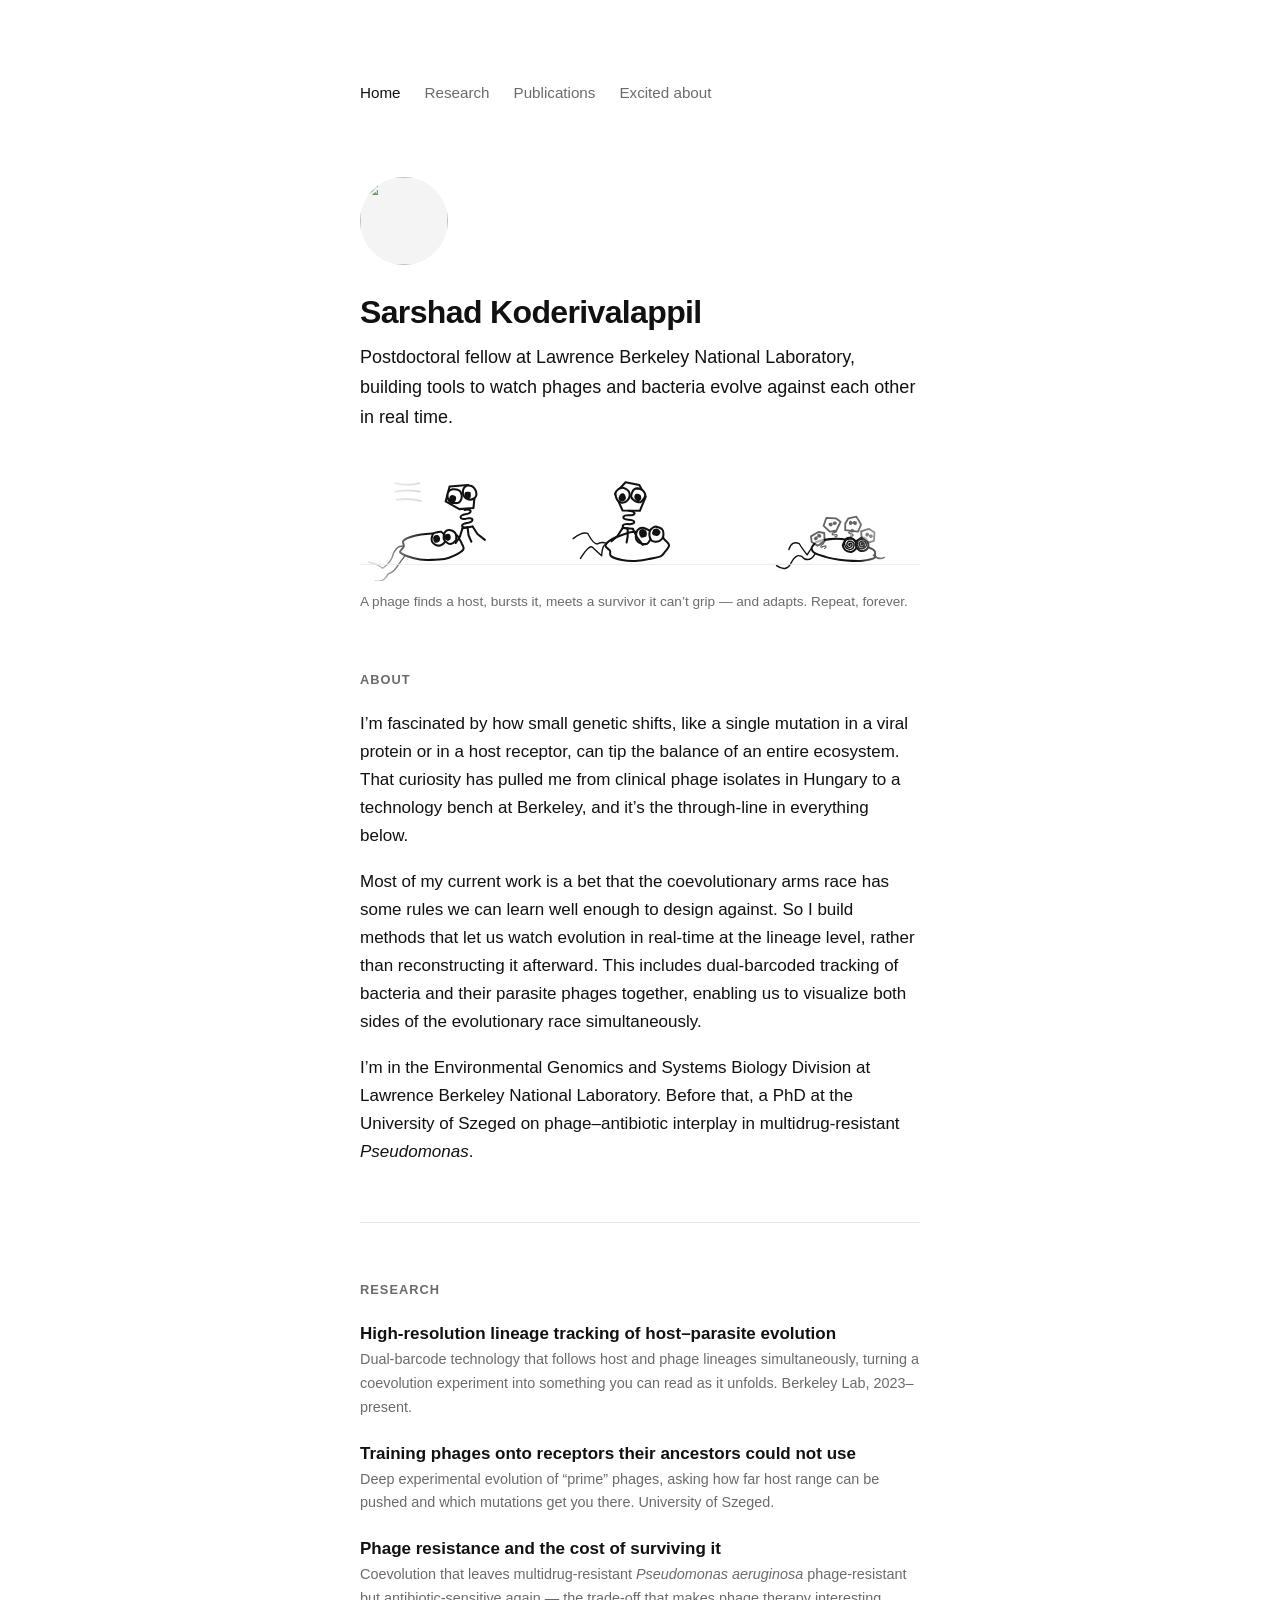
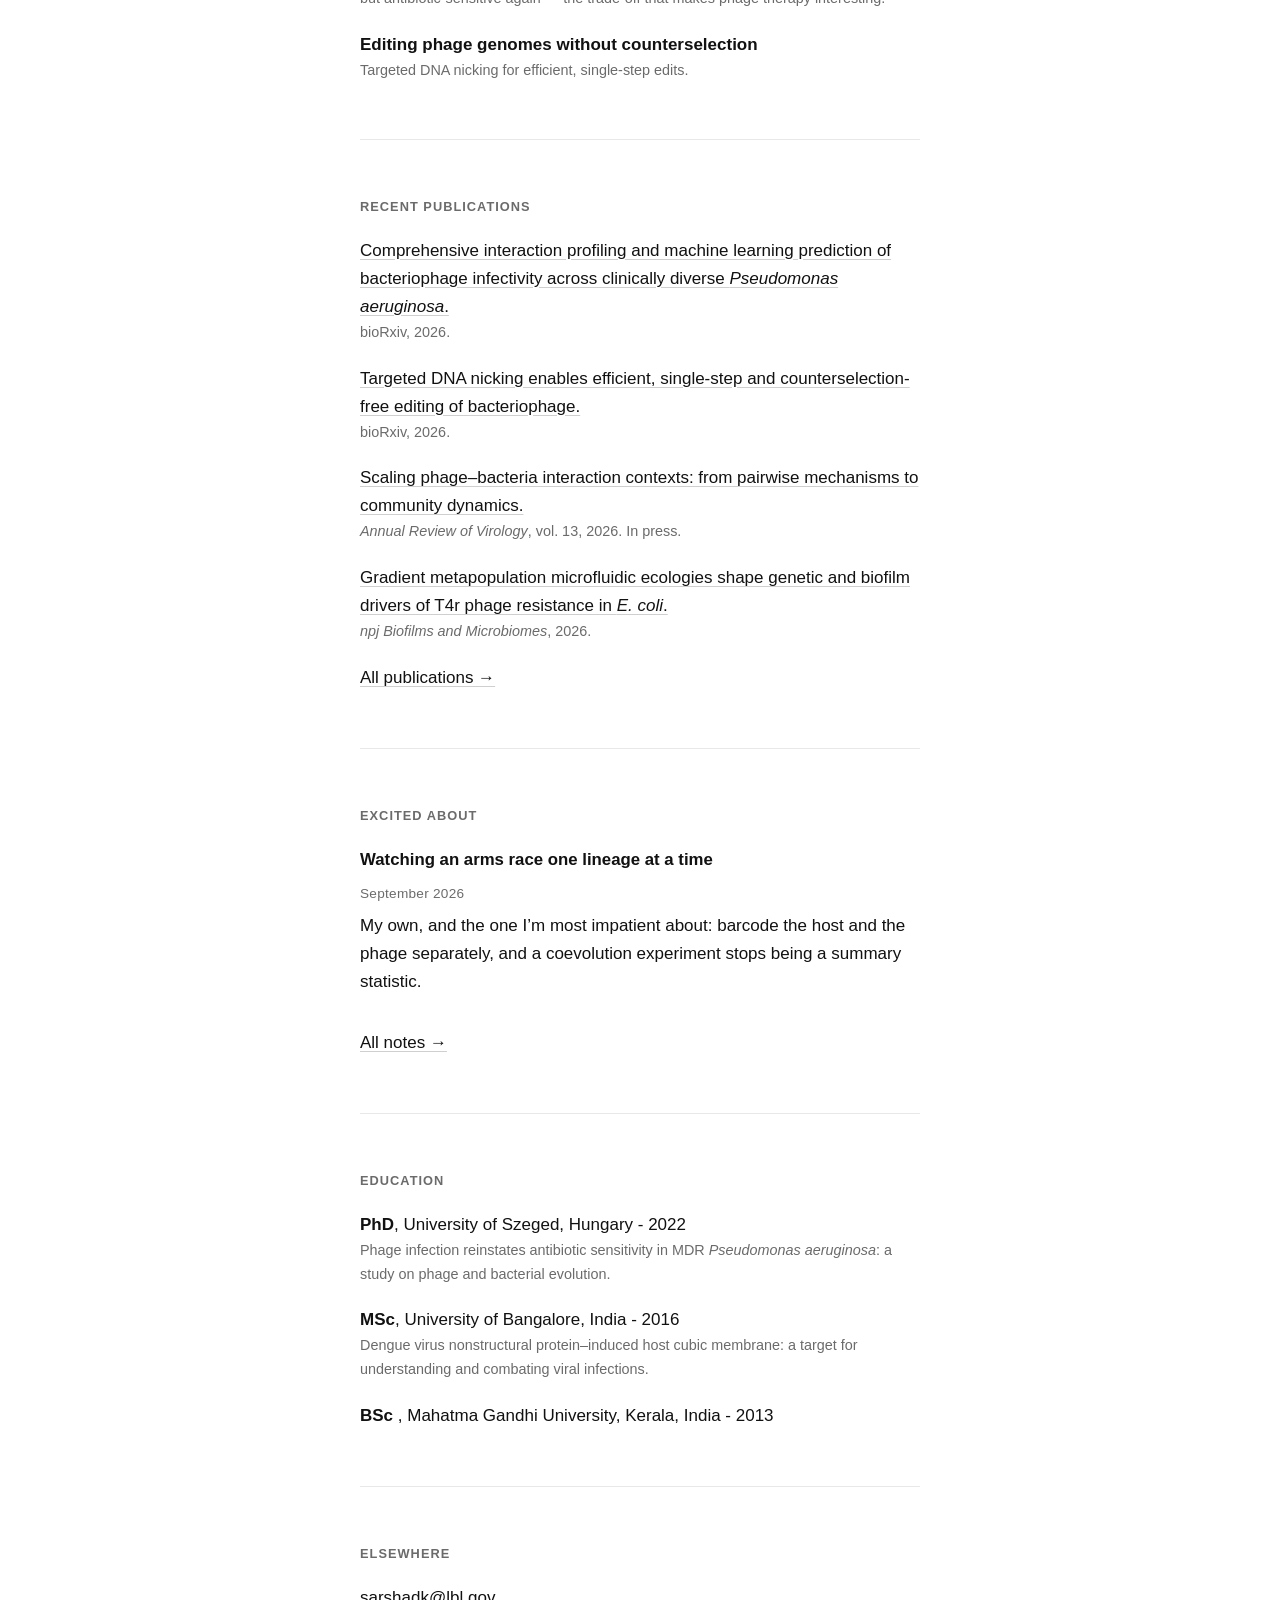
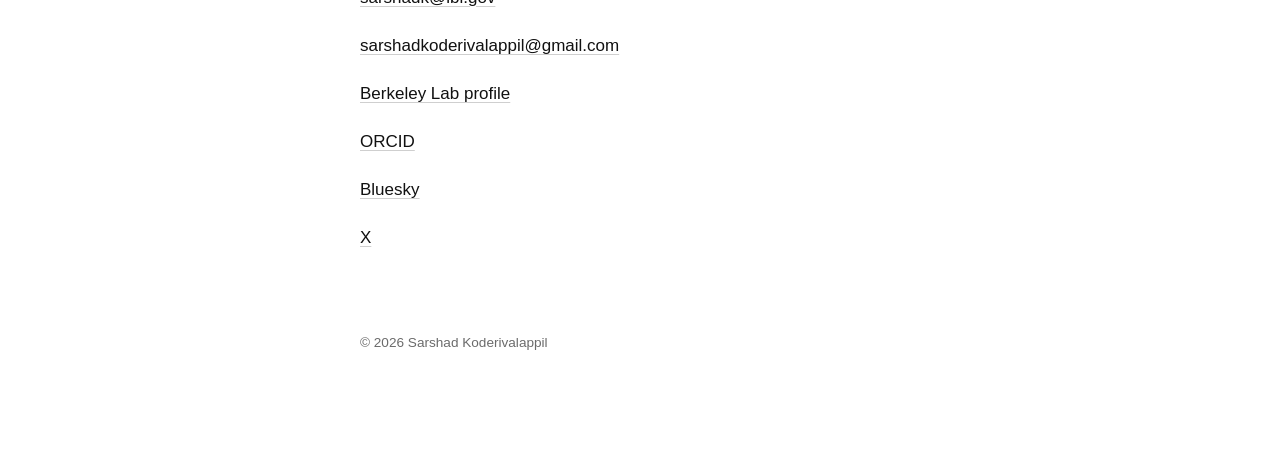
==== index.html @ 1b383734 "Initial commit: personal academic website Static site with About, Research, Publications, Excited ab" ====
<!DOCTYPE html>
<html lang="en">
<head>
<meta charset="utf-8">
<meta name="viewport" content="width=device-width, initial-scale=1">
<title>Sarshad Koderivalappil</title>
<meta name="description" content="Postdoctoral fellow at Lawrence Berkeley National Laboratory, building tools to watch phages and bacteria evolve against each other in real time.">
<link rel="stylesheet" href="style.css">
</head>
<body>
<div class="wrap">

  <nav>
    <a href="index.html" aria-current="page">Home</a>
    <a href="#research">Research</a>
    <a href="publications.html">Publications</a>
    <a href="excited.html">Excited about</a>
  </nav>

  <header>
    <img class="avatar" src="Me.jpeg" alt="">
    <h1>Sarshad Koderivalappil</h1>
    <p class="lede">Postdoctoral fellow at Lawrence Berkeley National Laboratory, building tools to watch phages and bacteria evolve against each other in real time.</p>
  </header>

  <figure class="evo">
    <img src="phage-line.svg" alt="Hand-drawn animated line: a phage bounds up to a bacterium, lands on it and bursts it into new phages; a survivor with a different surface shrugs the next phage off, which reels away dizzy; then a phage whose fibres grip the new surface arrives.">
    <figcaption>A phage finds a host, bursts it, meets a survivor it can’t grip — and adapts. Repeat, forever.</figcaption>
  </figure>

  <section id="about">
    <h2>About</h2>
    <p>I’m fascinated by how small genetic shifts, like a single mutation in a viral protein or in a host receptor, can tip the balance of an entire ecosystem. That curiosity has pulled me from clinical phage isolates in Hungary to a technology bench at Berkeley, and it’s the through-line in everything below.</p>
    <p>Most of my current work is a bet that the coevolutionary arms race has some rules we can learn well enough to design against. So I build methods that let us watch evolution in real-time at the lineage level, rather than reconstructing it afterward. This includes dual-barcoded tracking of bacteria and their parasite phages together, enabling us to visualize both sides of the evolutionary race simultaneously.</p>
    <p>I’m in the Environmental Genomics and Systems Biology Division at Lawrence Berkeley National Laboratory. Before that, a PhD at the University of Szeged on phage–antibiotic interplay in multidrug-resistant <em>Pseudomonas</em>.</p>
  </section>

  <hr>

  <section id="research">
    <h2>Research</h2>
    <ul>
      <li>
        <strong>High-resolution lineage tracking of host–parasite evolution</strong>
        <span class="meta">Dual-barcode technology that follows host and phage lineages simultaneously, turning a coevolution experiment into something you can read as it unfolds. Berkeley Lab, 2023–present.</span>
      </li>
      <li>
        <strong>Training phages onto receptors their ancestors could not use</strong>
        <span class="meta">Deep experimental evolution of “prime” phages, asking how far host range can be pushed and which mutations get you there. University of Szeged.</span>
      </li>
      <li>
        <strong>Phage resistance and the cost of surviving it</strong>
        <span class="meta">Coevolution that leaves multidrug-resistant <em>Pseudomonas aeruginosa</em> phage-resistant but antibiotic-sensitive again — the trade-off that makes phage therapy interesting.</span>
      </li>
      <li>
        <strong>Editing phage genomes without counterselection</strong>
        <span class="meta">Targeted DNA nicking for efficient, single-step edits.</span>
      </li>
    </ul>
  </section>

  <hr>

  <section id="publications">
    <h2>Recent publications</h2>
    <ul>
      <li>
        <a href="https://doi.org/10.64898/2026.05.19.726084">Comprehensive interaction profiling and machine learning prediction of bacteriophage infectivity across clinically diverse <em>Pseudomonas aeruginosa</em>.</a>
        <span class="meta">bioRxiv, 2026.</span>
      </li>
      <li>
        <a href="https://www.biorxiv.org/content/10.64898/2026.06.25.734514v1">Targeted DNA nicking enables efficient, single-step and counterselection-free editing of bacteriophage.</a>
        <span class="meta">bioRxiv, 2026.</span>
      </li>
      <li>
        <a href="#">Scaling phage–bacteria interaction contexts: from pairwise mechanisms to community dynamics.</a>
        <span class="meta"><em>Annual Review of Virology</em>, vol. 13, 2026. In press.</span>
      </li>
      <li>
        <a href="https://www.nature.com/articles/s41522-026-00959-z">Gradient metapopulation microfluidic ecologies shape genetic and biofilm drivers of T4r phage resistance in <em>E. coli</em>.</a>
        <span class="meta"><em>npj Biofilms and Microbiomes</em>, 2026.</span>
      </li>
    </ul>

    <p><a href="publications.html">All publications →</a></p>
  </section>

  <hr>

  <!-- Keep the newest note here; the full list lives on excited.html -->
  <section id="excited">
    <h2>Excited about</h2>

    <div class="note">
      <a href="notes/lineage-tracking.html">
        <h3>Watching an arms race one lineage at a time</h3>
      </a>
      <span class="date">September 2026</span>
      <p class="why">My own, and the one I’m most impatient about: barcode the host and the phage separately, and a coevolution experiment stops being a summary statistic.</p>
    </div>

    <p><a href="excited.html">All notes →</a></p>
  </section>

  <hr>

  <section id="education">
    <h2>Education</h2>
    <ul>
      <li>
        <strong>PhD</strong>, University of Szeged, Hungary - 2022
        <span class="meta">Phage infection reinstates antibiotic sensitivity in MDR <em>Pseudomonas aeruginosa</em>: a study on phage and bacterial evolution.</span>
      </li>
      <li>
        <strong>MSc</strong>, University of Bangalore, India - 2016
        <span class="meta">Dengue virus nonstructural protein–induced host cubic membrane: a target for understanding and combating viral infections.</span>
      </li>
      <li>
        <strong>BSc</strong> </strong>, Mahatma Gandhi University, Kerala, India - 2013
      </li>
    </ul>
  </section>

  <hr>

  <section id="elsewhere">
    <h2>Elsewhere</h2>
    <ul>
      <li><a href="mailto:sarshadk@lbl.gov">sarshadk@lbl.gov</a></li>
      <li><a href="mailto:sarshadkoderivalappil@gmail.com">sarshadkoderivalappil@gmail.com</a></li>
      <li><a href="https://profiles.lbl.gov/395632-sarshad-koderi-valappil">Berkeley Lab profile</a></li>
      <li><a href="https://orcid.org/0000-0002-1627-1572">ORCID</a></li>
      <li><a href="https://bsky.app/profile/sarshad.bsky.social">Bluesky</a></li>
      <li><a href="https://x.com/Sarshad_KV">X</a></li>
    </ul>
  </section>

  <footer>© 2026 Sarshad Koderivalappil</footer>

</div>
</body>
</html>
---- style.css ----
/* ------------------------------------------------------------------
   Shared styles. Every page links to this file, so a change here
   changes the whole site.
   ------------------------------------------------------------------ */

:root{
  --bg:#ffffff;
  --ink:#111111;
  --muted:#6b6b6b;
  --rule:#e8e8e8;
  --measure:38rem;          /* column width */
}

*{box-sizing:border-box}
html{-webkit-text-size-adjust:100%}
body{
  margin:0;
  background:var(--bg);
  color:var(--ink);
  font-family:-apple-system,BlinkMacSystemFont,"Inter","Segoe UI",Helvetica,Arial,sans-serif;
  font-size:17px;
  line-height:1.65;
  -webkit-font-smoothing:antialiased;
}

.wrap{max-width:var(--measure);margin:0 auto;padding:5rem 1.5rem 6rem}

/* ---- nav ---- */
nav{display:flex;gap:1.5rem;margin-bottom:4.5rem;font-size:.95rem;flex-wrap:wrap}
nav a{color:var(--muted);text-decoration:none}
nav a:hover,nav a[aria-current="page"]{color:var(--ink)}

/* ---- header ---- */
.avatar{
  width:88px;height:88px;border-radius:50%;
  object-fit:cover;display:block;margin-bottom:1.75rem;
  background:#f4f4f4;                /* shows until you add photo.jpg */
}
h1{font-size:2rem;line-height:1.2;letter-spacing:-.02em;margin:0 0 .75rem}
.lede{font-size:1.125rem;margin:0 0 1rem}

/* ---- sections ---- */
section{margin-top:3.5rem}
h2{
  font-size:.8rem;font-weight:600;letter-spacing:.08em;text-transform:uppercase;
  color:var(--muted);margin:0 0 1.25rem;
}
h3{font-size:1.05rem;margin:0 0 .3rem;font-weight:600}
p{margin:0 0 1.1rem}
hr{border:0;border-top:1px solid var(--rule);margin:3.5rem 0}

/* ---- lists ---- */
ul{list-style:none;padding:0;margin:0}
li{margin-bottom:1.25rem}
.meta{color:var(--muted);font-size:.9rem;display:block}

/* ---- notes (the "Excited about" entries) ---- */
.note{margin-bottom:2rem}
.note a{text-decoration:none}
.note a:hover h3{text-decoration:underline;text-decoration-color:var(--ink);text-underline-offset:3px}
.note .why{margin:.35rem 0 0;color:var(--ink)}
.date{color:var(--muted);font-size:.85rem;letter-spacing:.02em}

/* ---- article body (individual note pages) ---- */
article p{margin:0 0 1.2rem}
article h2{text-transform:none;letter-spacing:0;font-size:1.05rem;color:var(--ink);margin:2.5rem 0 .75rem}
blockquote{
  margin:1.75rem 0;padding-left:1.25rem;
  border-left:2px solid var(--rule);color:var(--muted);
}
.back{display:inline-block;margin-top:3.5rem;font-size:.9rem}

/* ---- links ---- */
a{color:var(--ink);text-decoration:underline;text-decoration-color:#cfcfcf;text-underline-offset:3px}
a:hover{text-decoration-color:var(--ink)}

footer{margin-top:5rem;color:var(--muted);font-size:.85rem}

@media (max-width:520px){
  .wrap{padding:3rem 1.25rem 4rem}
  nav{margin-bottom:3rem;gap:1.1rem}
  h1{font-size:1.6rem}
}

/* ---- the phage/host line ---- */
.evo{margin:2.75rem 0 0;padding:0}
.evo img{display:block;width:100%;height:auto}
.evo figcaption{color:var(--muted);font-size:.85rem;margin-top:.6rem}

/* ---- figures inside a note ---- */
article figure{margin:2.25rem 0;padding:0}
article figure img{display:block;width:100%;height:auto;border:1px solid var(--rule)}
article figcaption{color:var(--muted);font-size:.85rem;margin-top:.6rem}
/* let a wide diagram breathe past the text column on big screens */
@media (min-width:900px){
  article figure.wide{width:calc(100% + 8rem);margin-left:-4rem}
}

/* a plain image in a note: no frame, no caption */
article img.plain{display:block;width:100%;height:auto;margin:2rem 0}
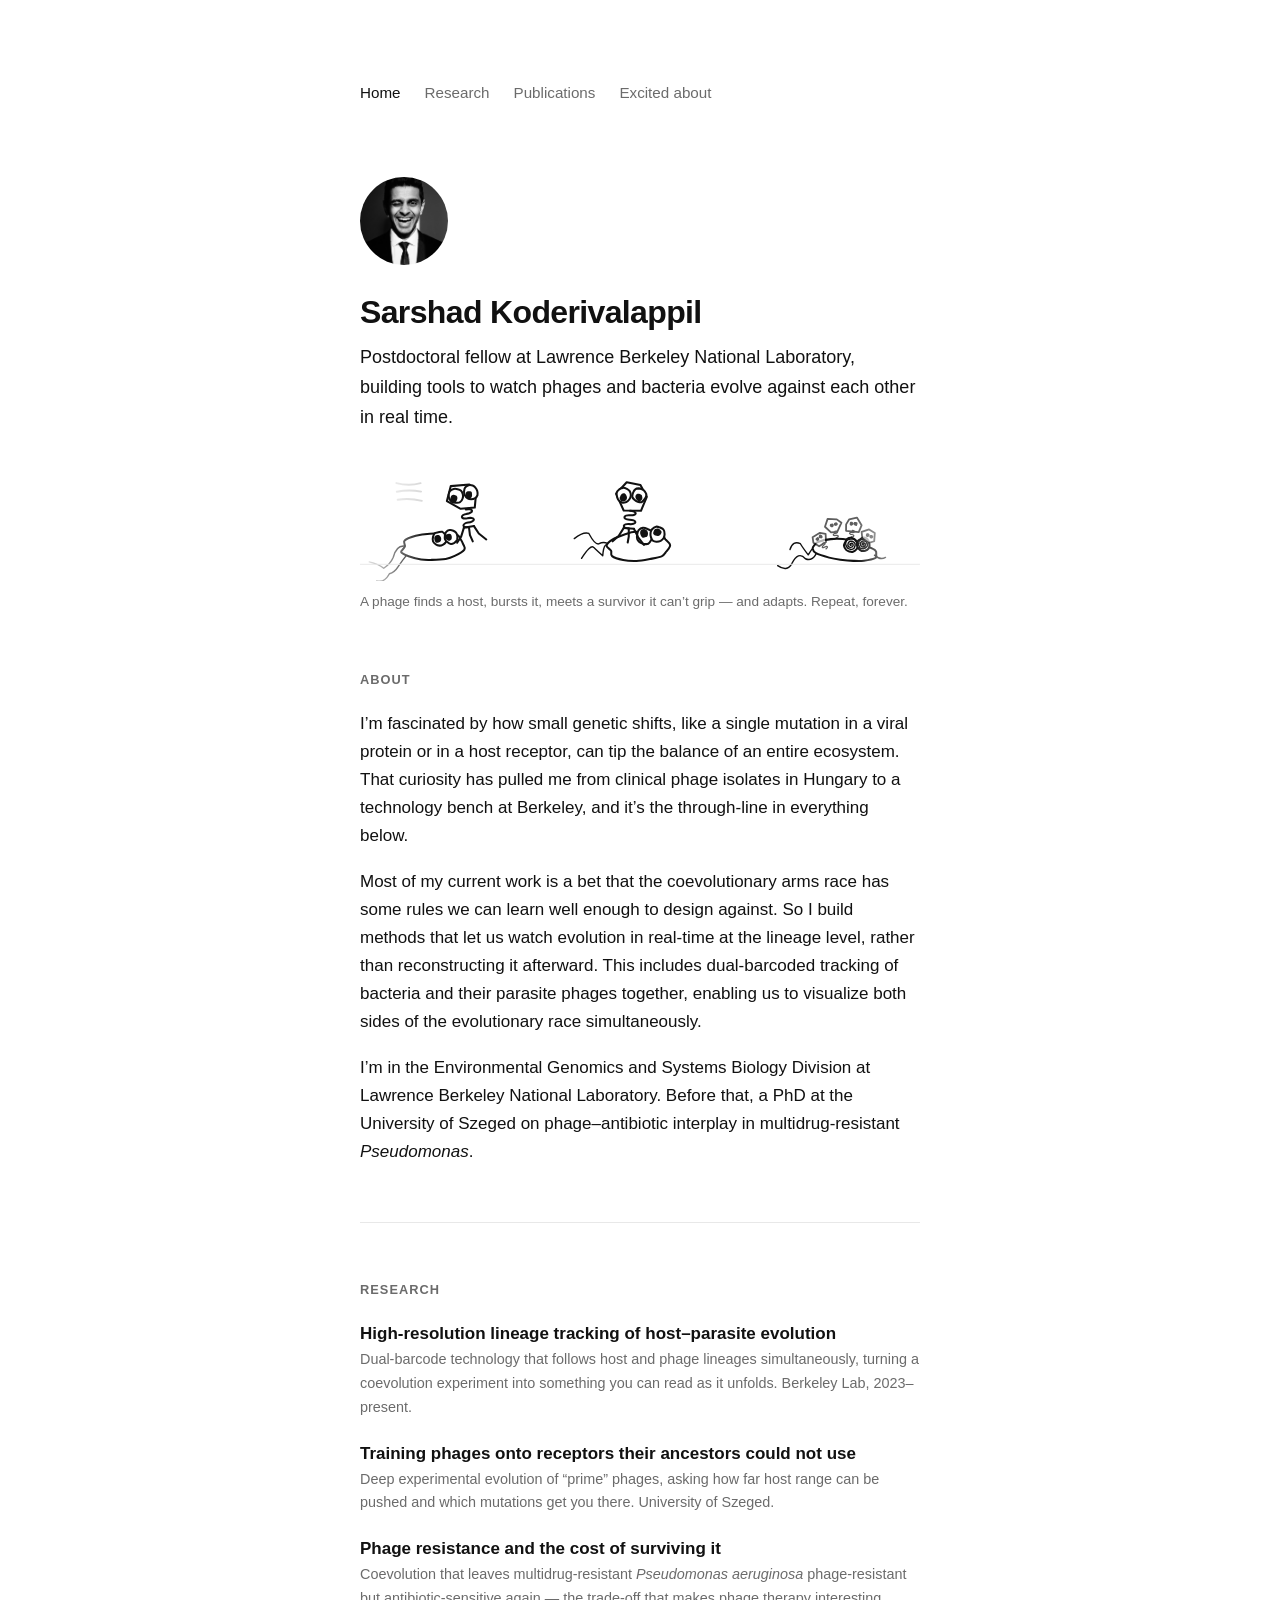
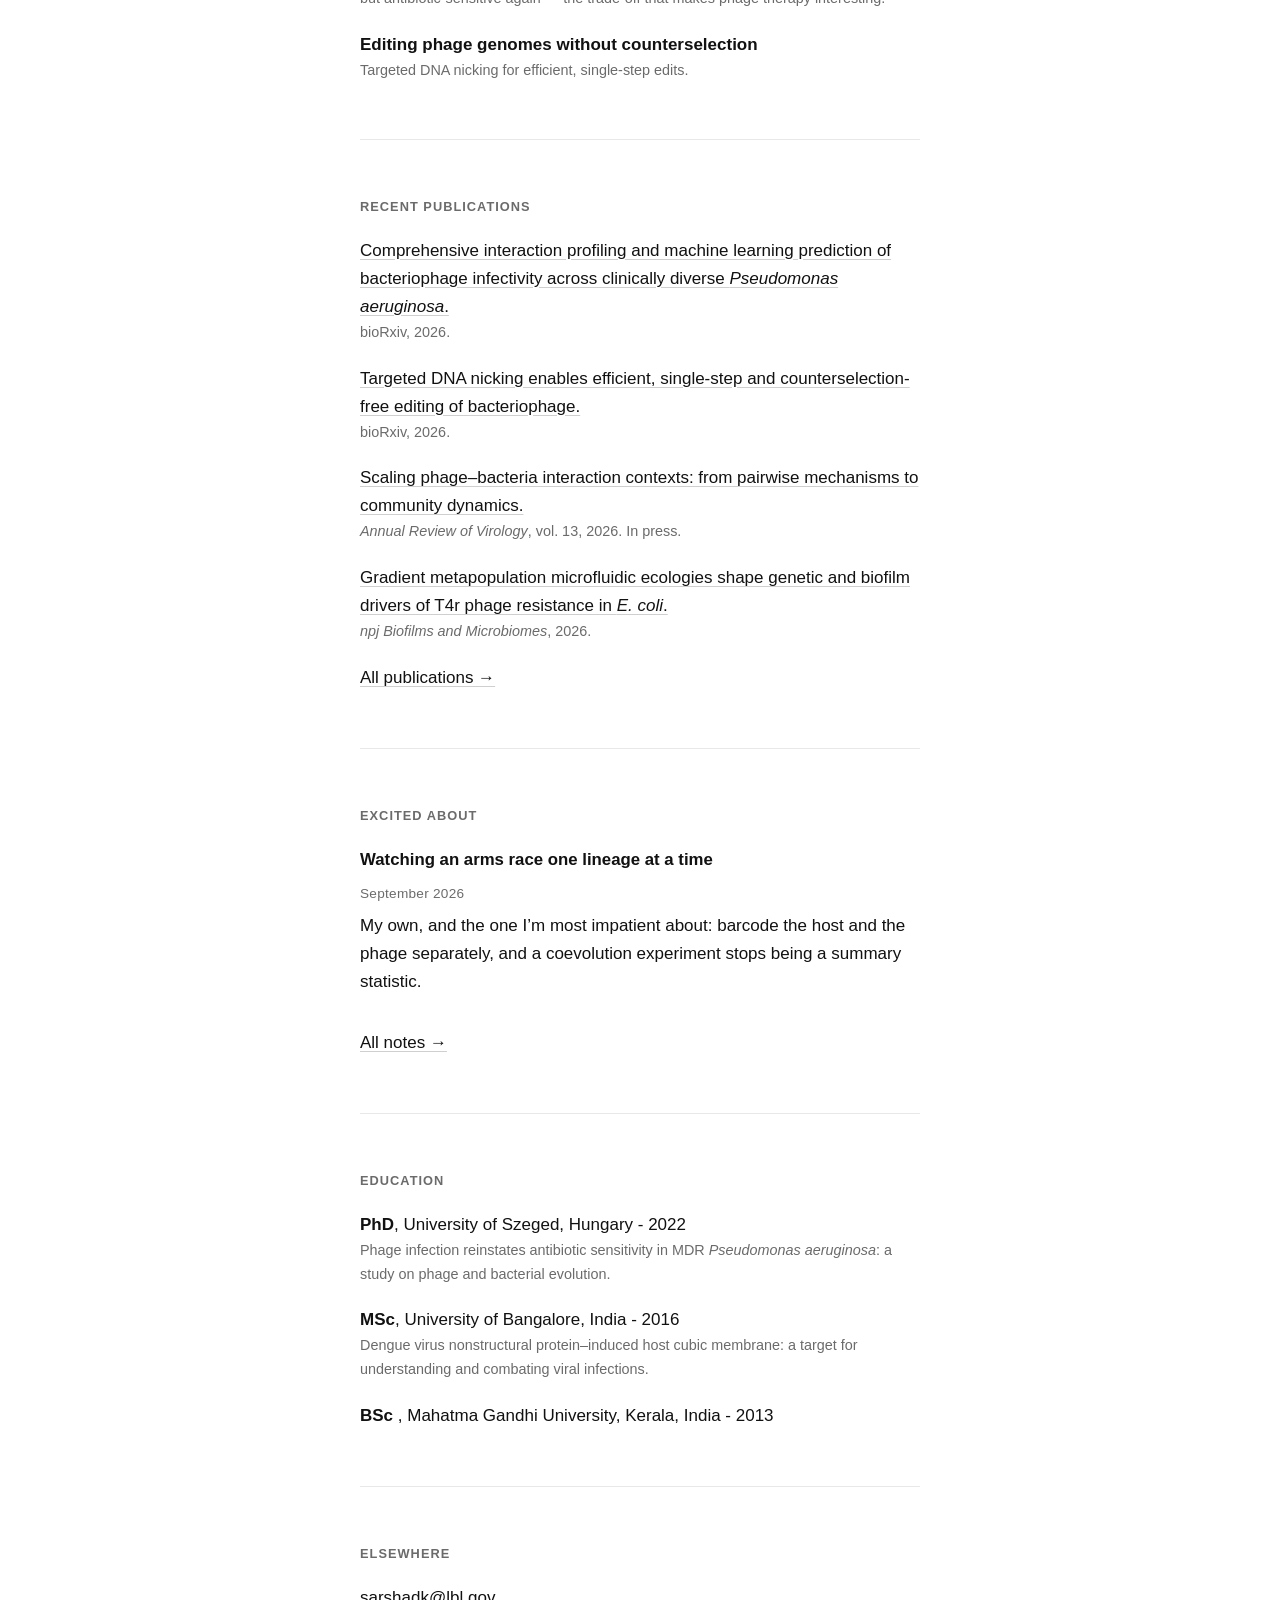
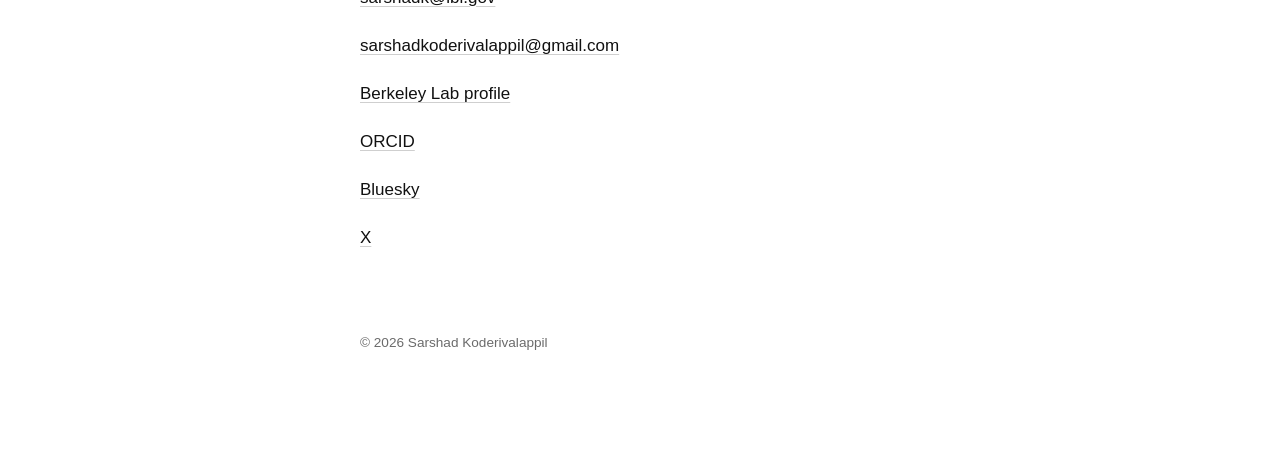
==== commit 79018195: "Point avatar at the renamed photo.jpg, add alt text Co-Authored-By: Claude Sonnet 5 <noreply@anthrop" ====
--- a/index.html
+++ b/index.html
@@ -18,7 +18,7 @@
   </nav>
 
   <header>
-    <img class="avatar" src="Me.jpeg" alt="">
+    <img class="avatar" src="photo.jpg" alt="Sarshad Koderivalappil">
     <h1>Sarshad Koderivalappil</h1>
     <p class="lede">Postdoctoral fellow at Lawrence Berkeley National Laboratory, building tools to watch phages and bacteria evolve against each other in real time.</p>
   </header>
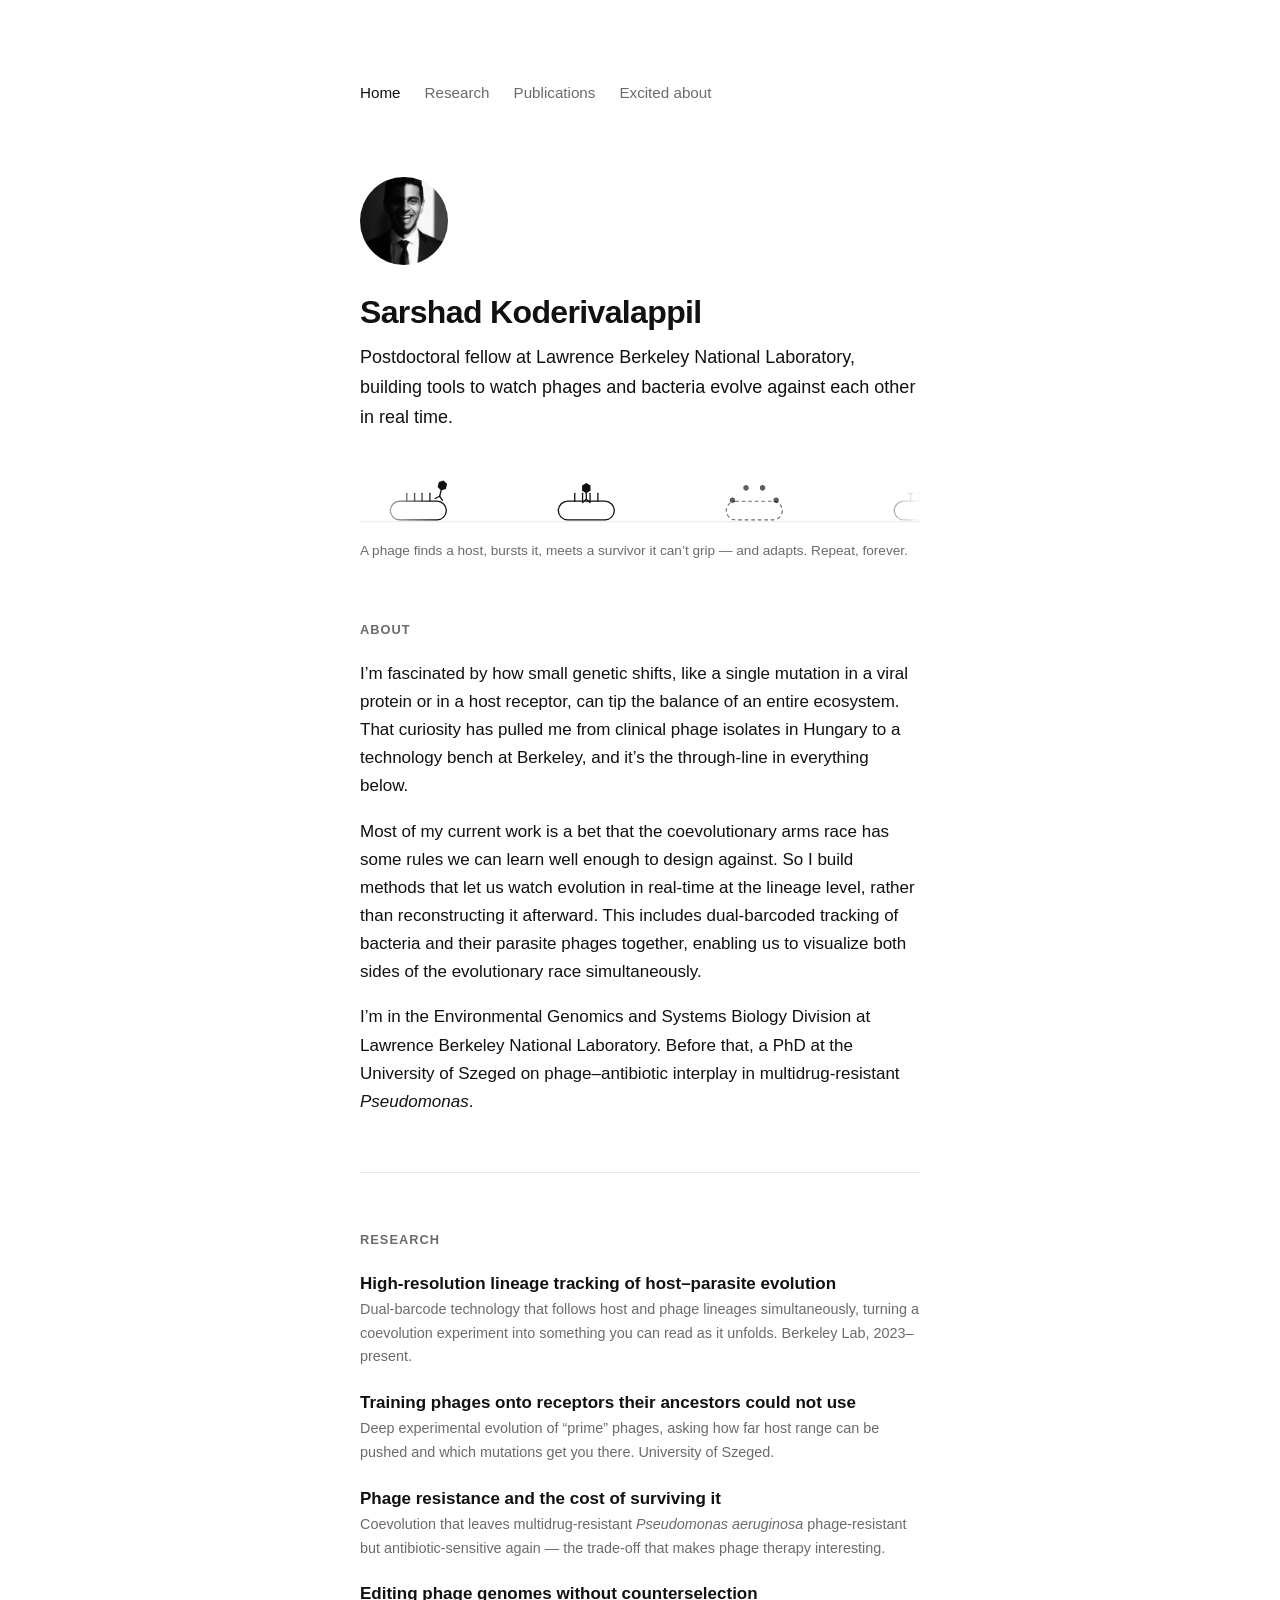
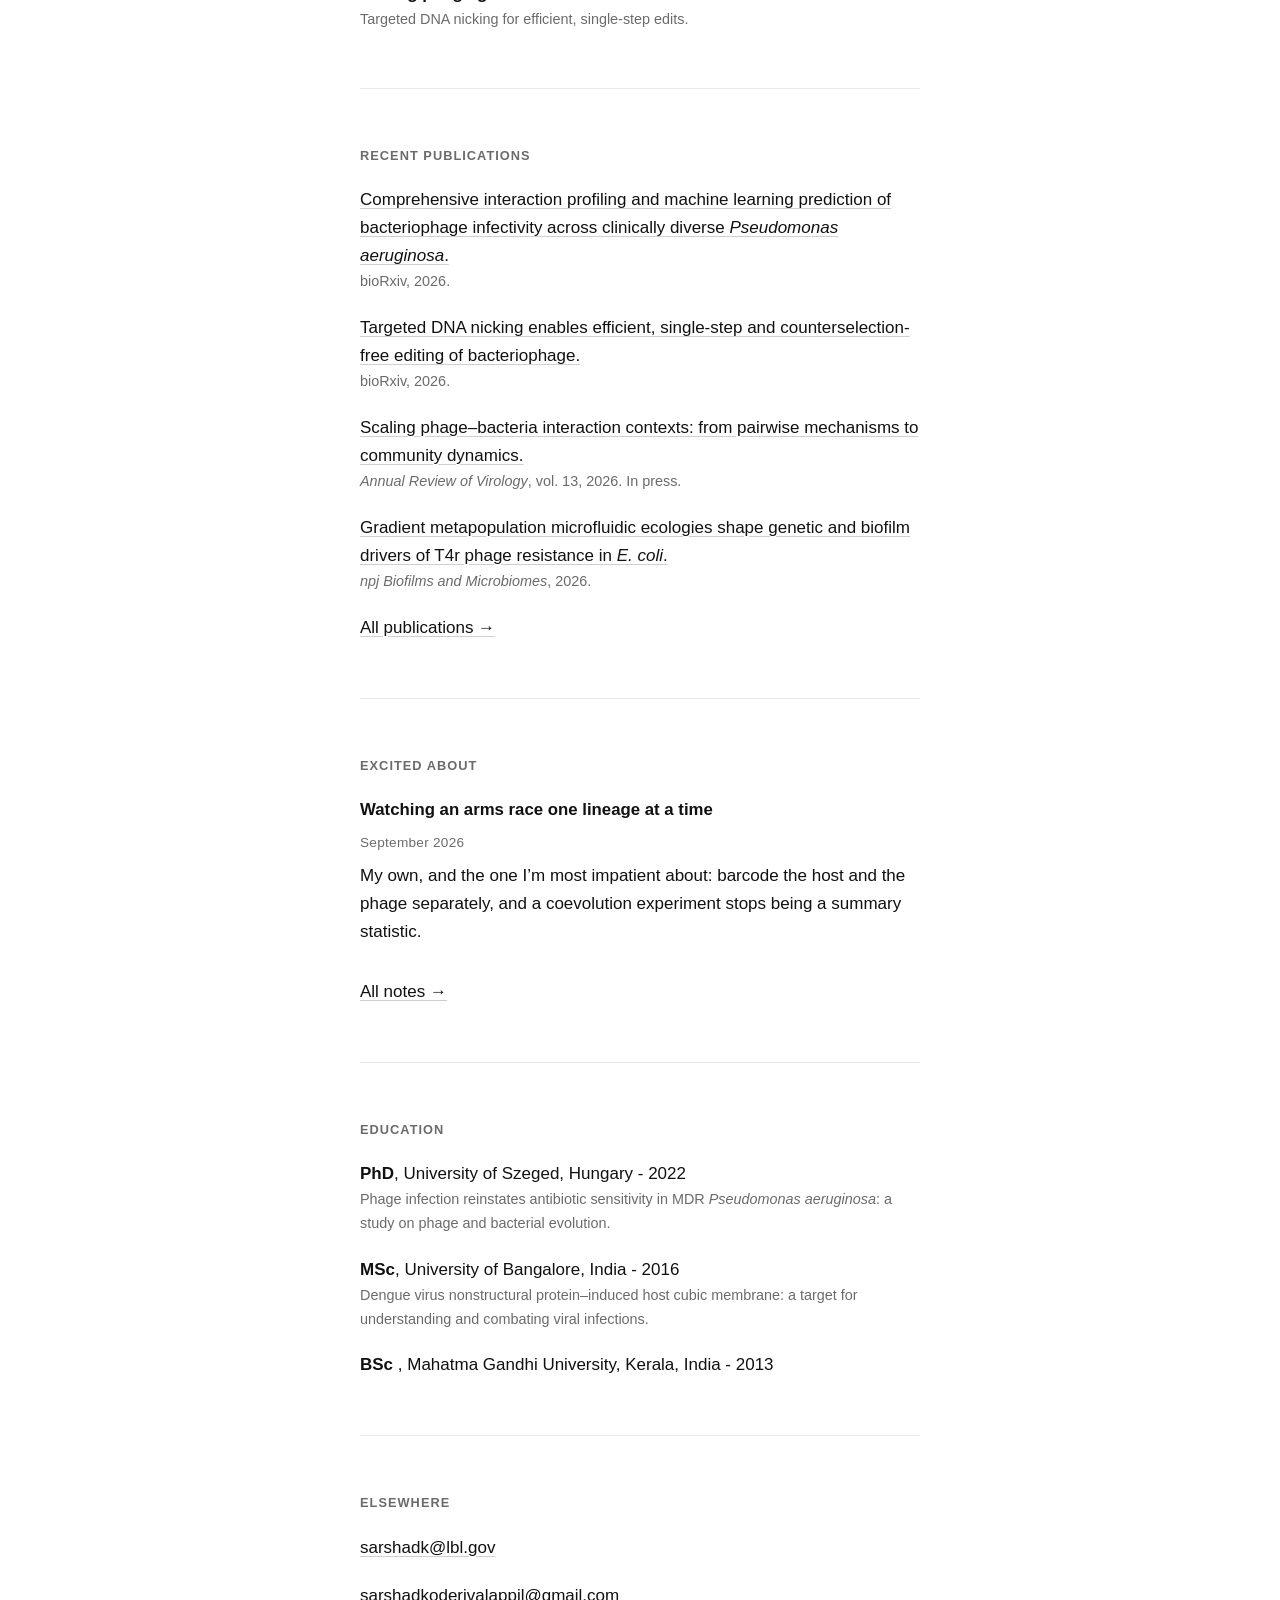
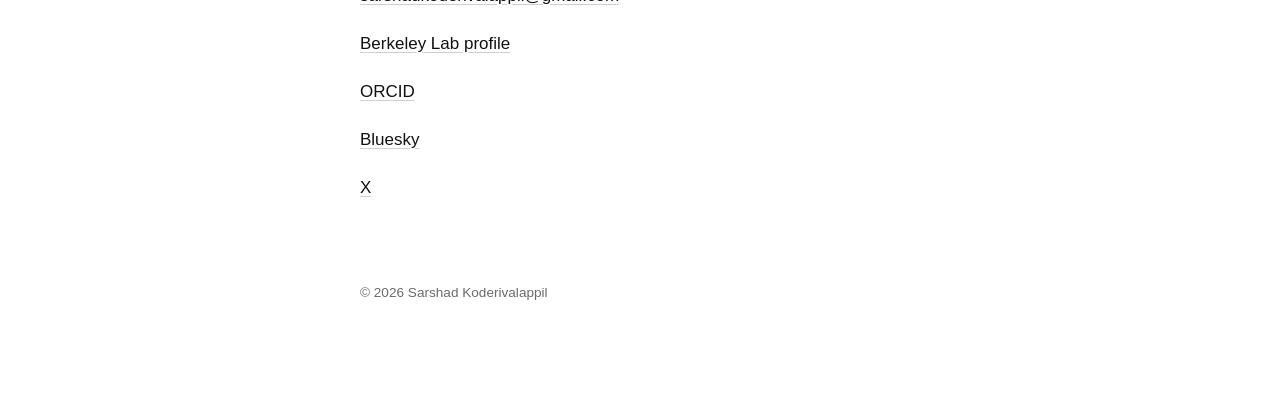
==== commit c0ae5507: "Switch homepage animation to the geometric-style SVG Co-Authored-By: Claude Sonnet 5 <noreply@anthro" ====
--- a/index.html
+++ b/index.html
@@ -24,7 +24,7 @@
   </header>
 
   <figure class="evo">
-    <img src="phage-line.svg" alt="Hand-drawn animated line: a phage bounds up to a bacterium, lands on it and bursts it into new phages; a survivor with a different surface shrugs the next phage off, which reels away dizzy; then a phage whose fibres grip the new surface arrives.">
+    <img src="phage-line-geometric.svg" alt="Hand-drawn animated line: a phage bounds up to a bacterium, lands on it and bursts it into new phages; a survivor with a different surface shrugs the next phage off, which reels away dizzy; then a phage whose fibres grip the new surface arrives.">
     <figcaption>A phage finds a host, bursts it, meets a survivor it can’t grip — and adapts. Repeat, forever.</figcaption>
   </figure>
 
--- a/style.css
+++ b/style.css
@@ -97,4 +97,5 @@
 }
 
 /* a plain image in a note: no frame, no caption */
-article img.plain{display:block;width:100%;height:auto;margin:2rem 0}
+article img.plain,
+article video.plain{display:block;width:100%;height:auto;margin:2rem 0}
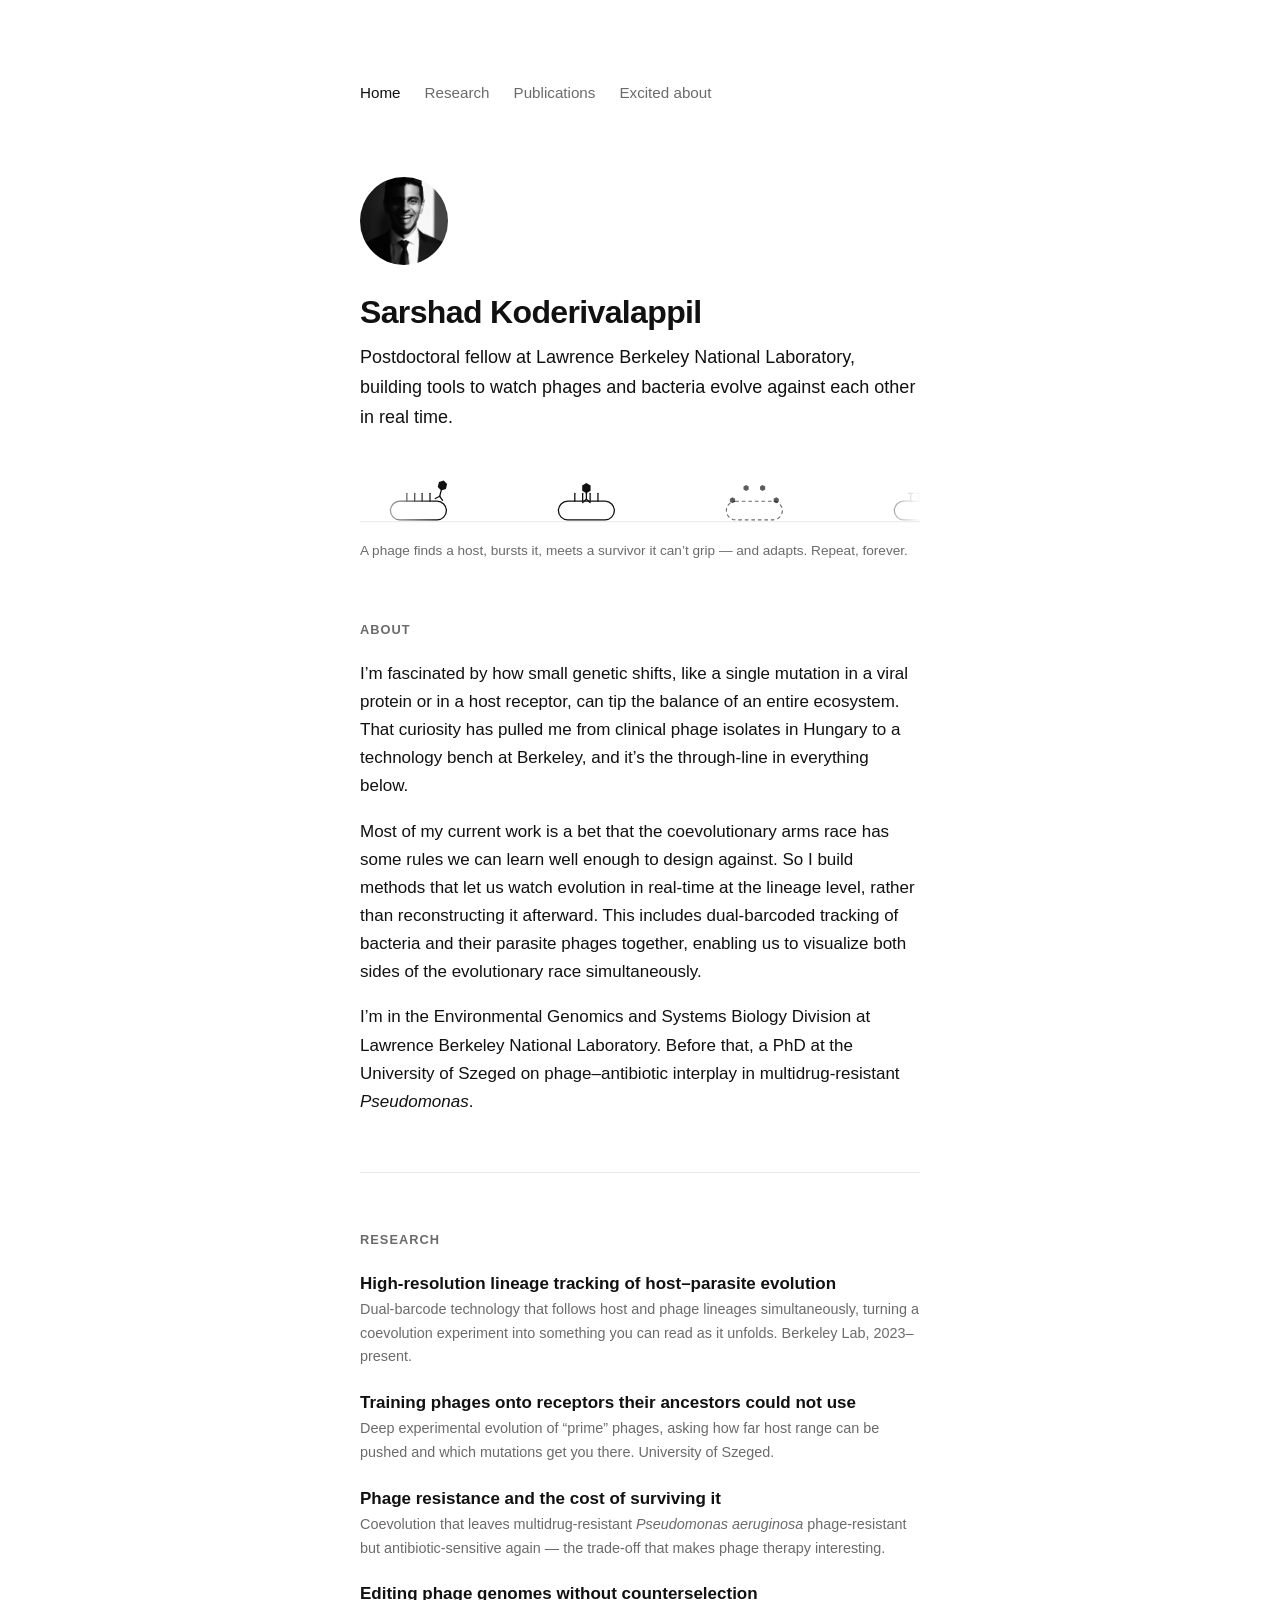
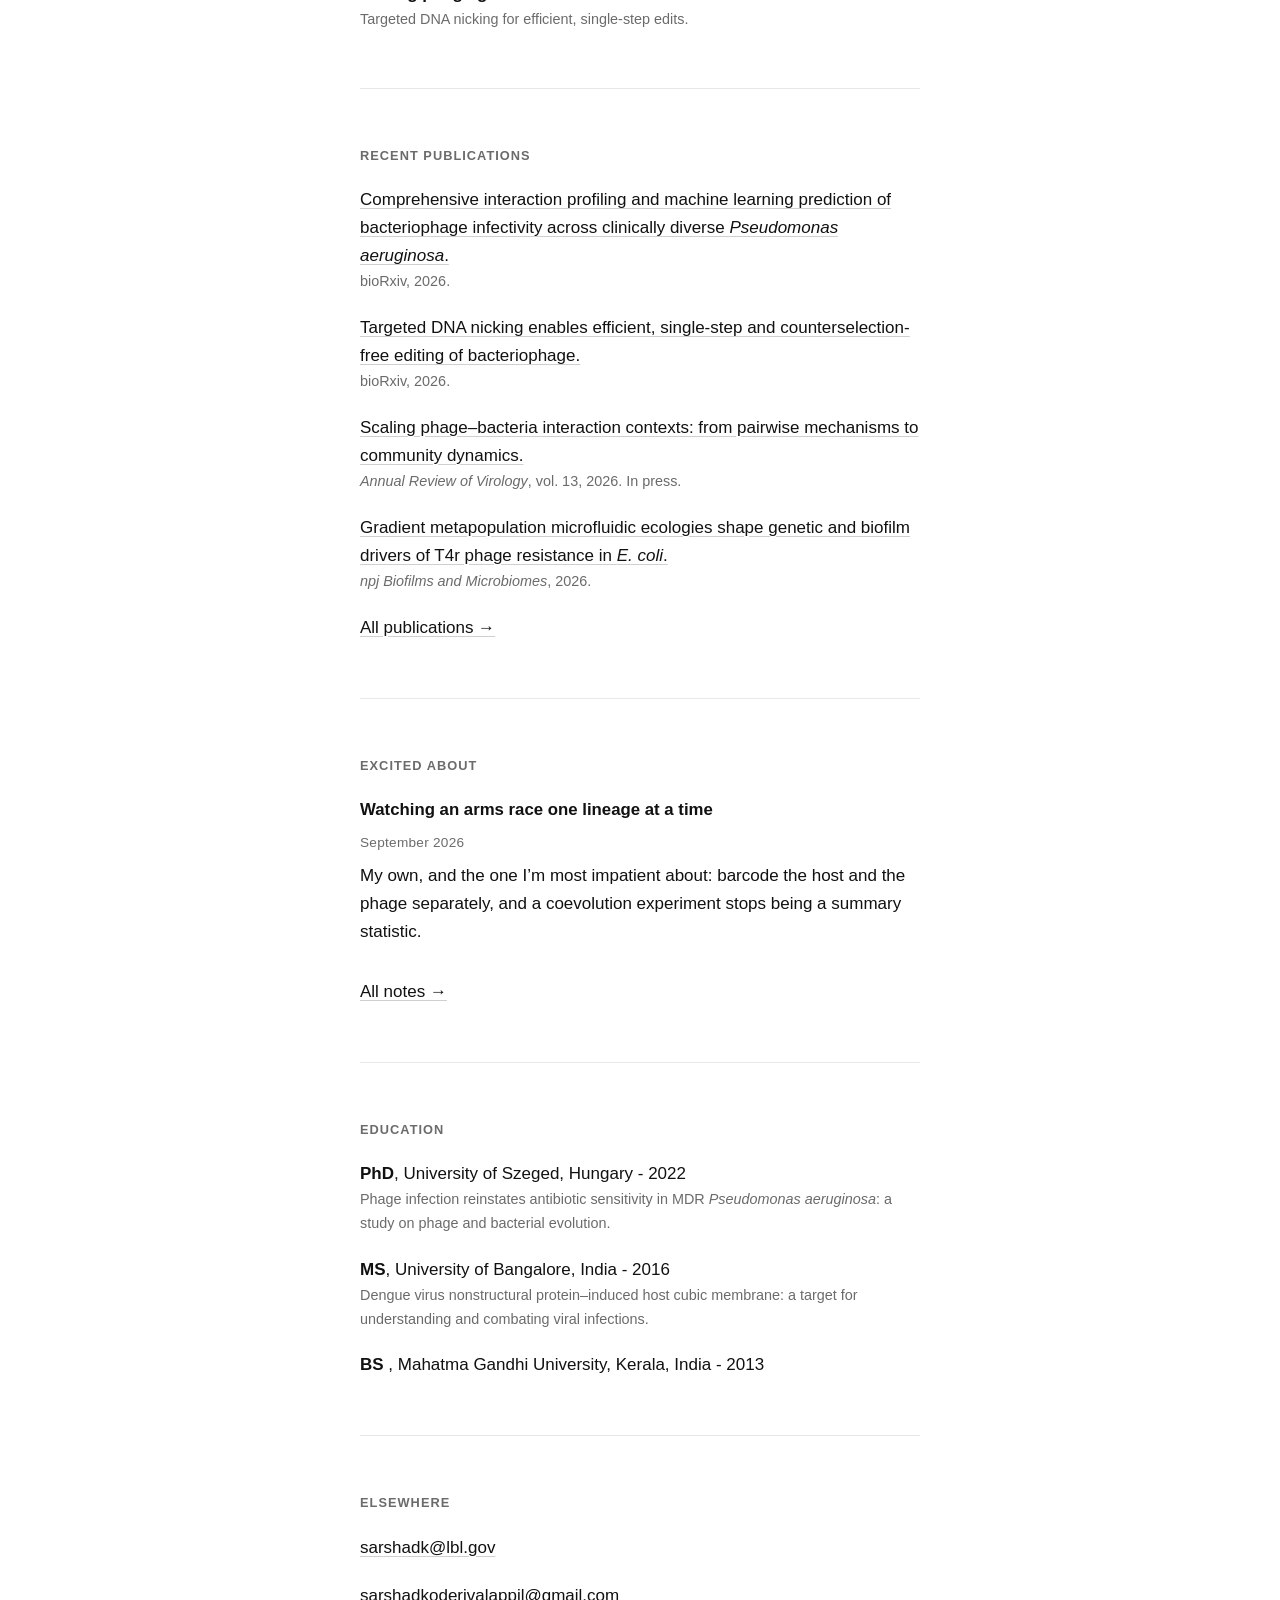
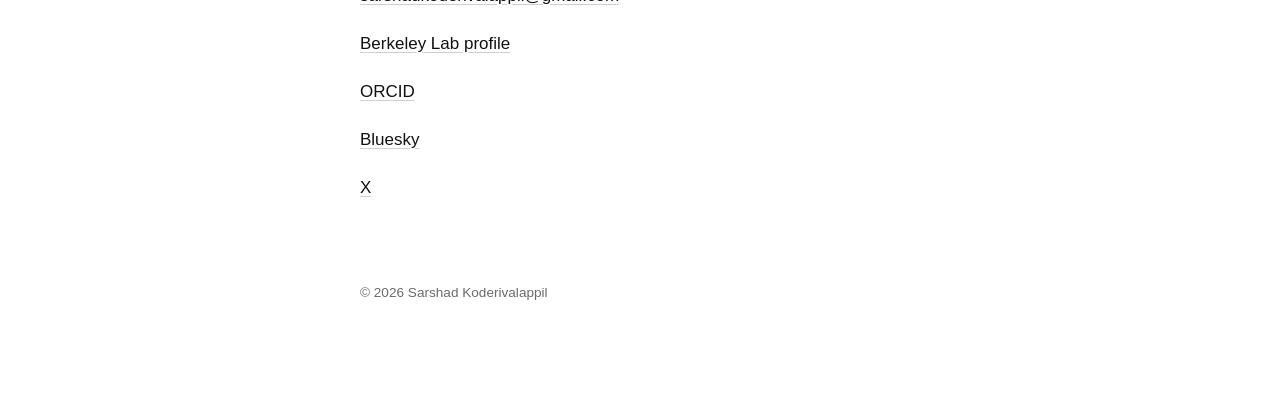
==== commit 43eab38d: "Update degree abbreviations in education section Co-Authored-By: Claude Sonnet 5 <noreply@anthropic." ====
--- a/index.html
+++ b/index.html
@@ -112,11 +112,11 @@
         <span class="meta">Phage infection reinstates antibiotic sensitivity in MDR <em>Pseudomonas aeruginosa</em>: a study on phage and bacterial evolution.</span>
       </li>
       <li>
-        <strong>MSc</strong>, University of Bangalore, India - 2016
+        <strong>MS</strong>, University of Bangalore, India - 2016
         <span class="meta">Dengue virus nonstructural protein–induced host cubic membrane: a target for understanding and combating viral infections.</span>
       </li>
       <li>
-        <strong>BSc</strong> </strong>, Mahatma Gandhi University, Kerala, India - 2013
+        <strong>BS</strong> </strong>, Mahatma Gandhi University, Kerala, India - 2013
       </li>
     </ul>
   </section>
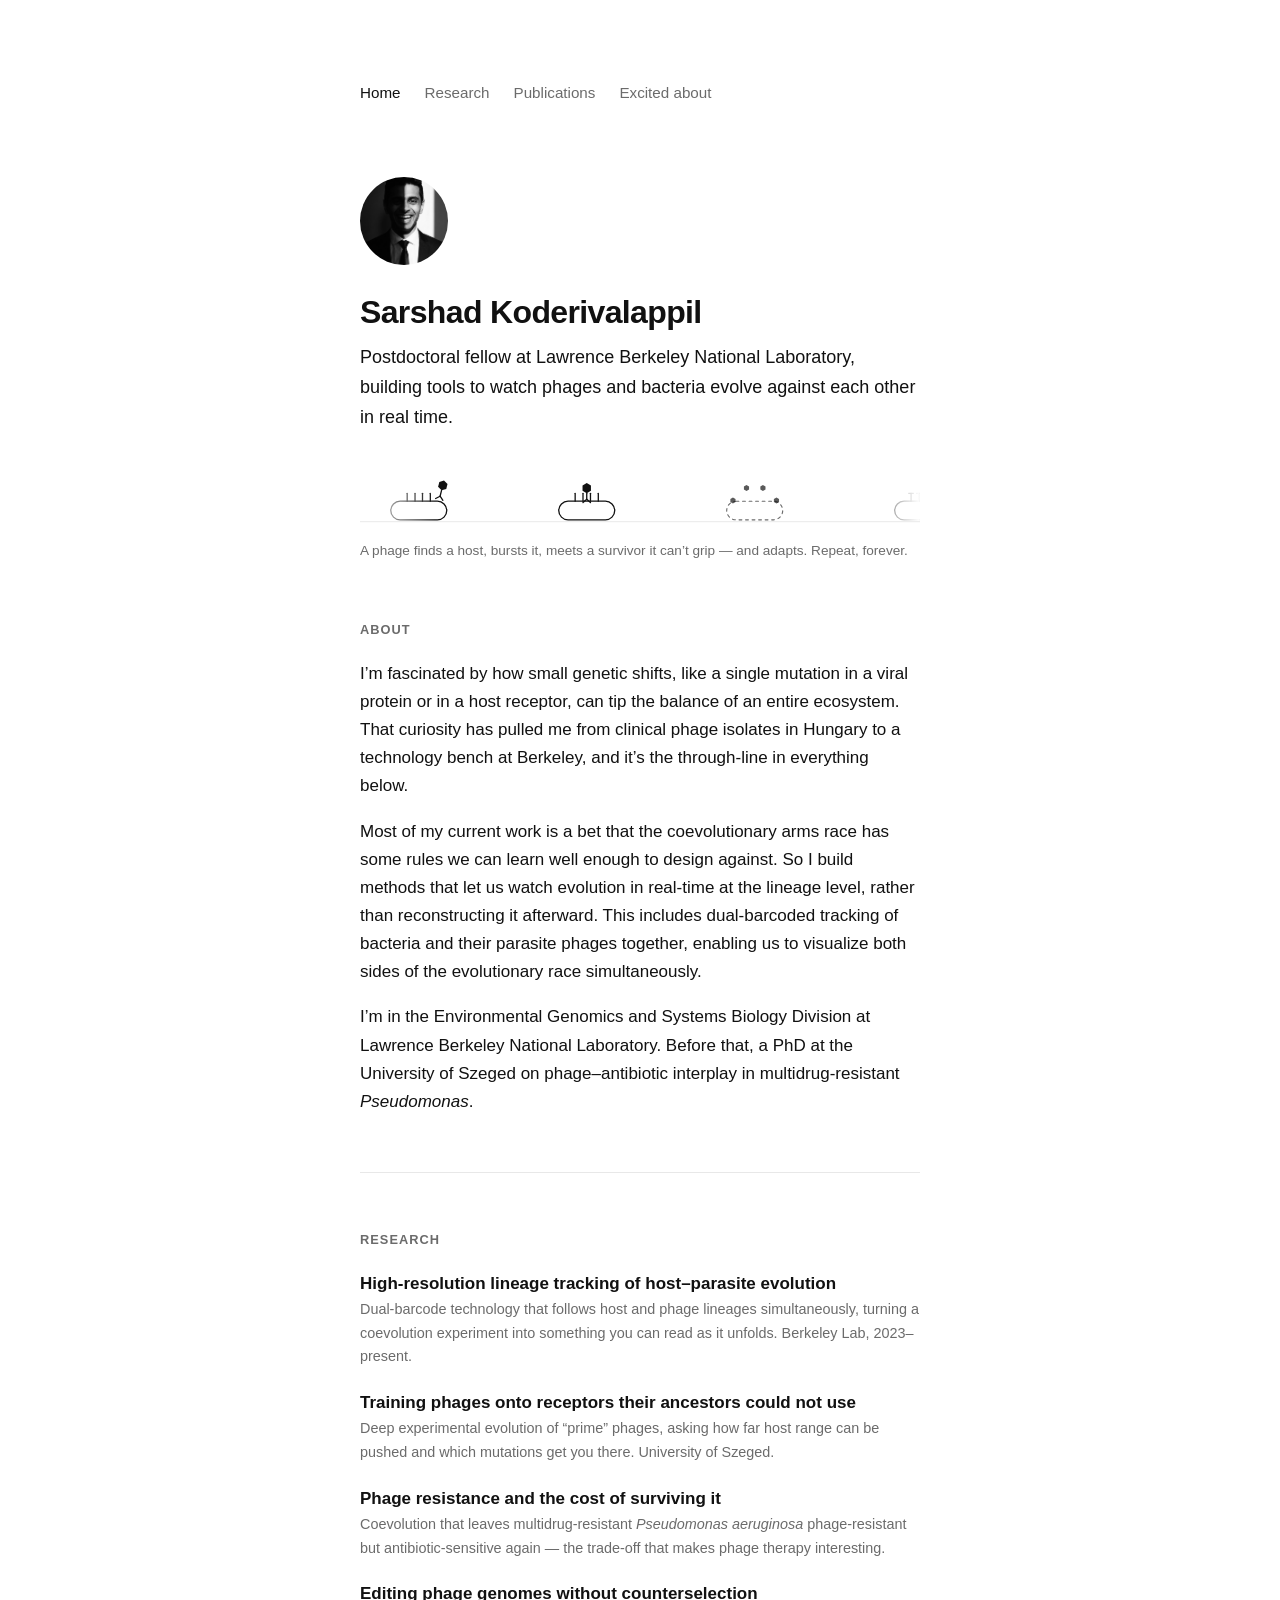
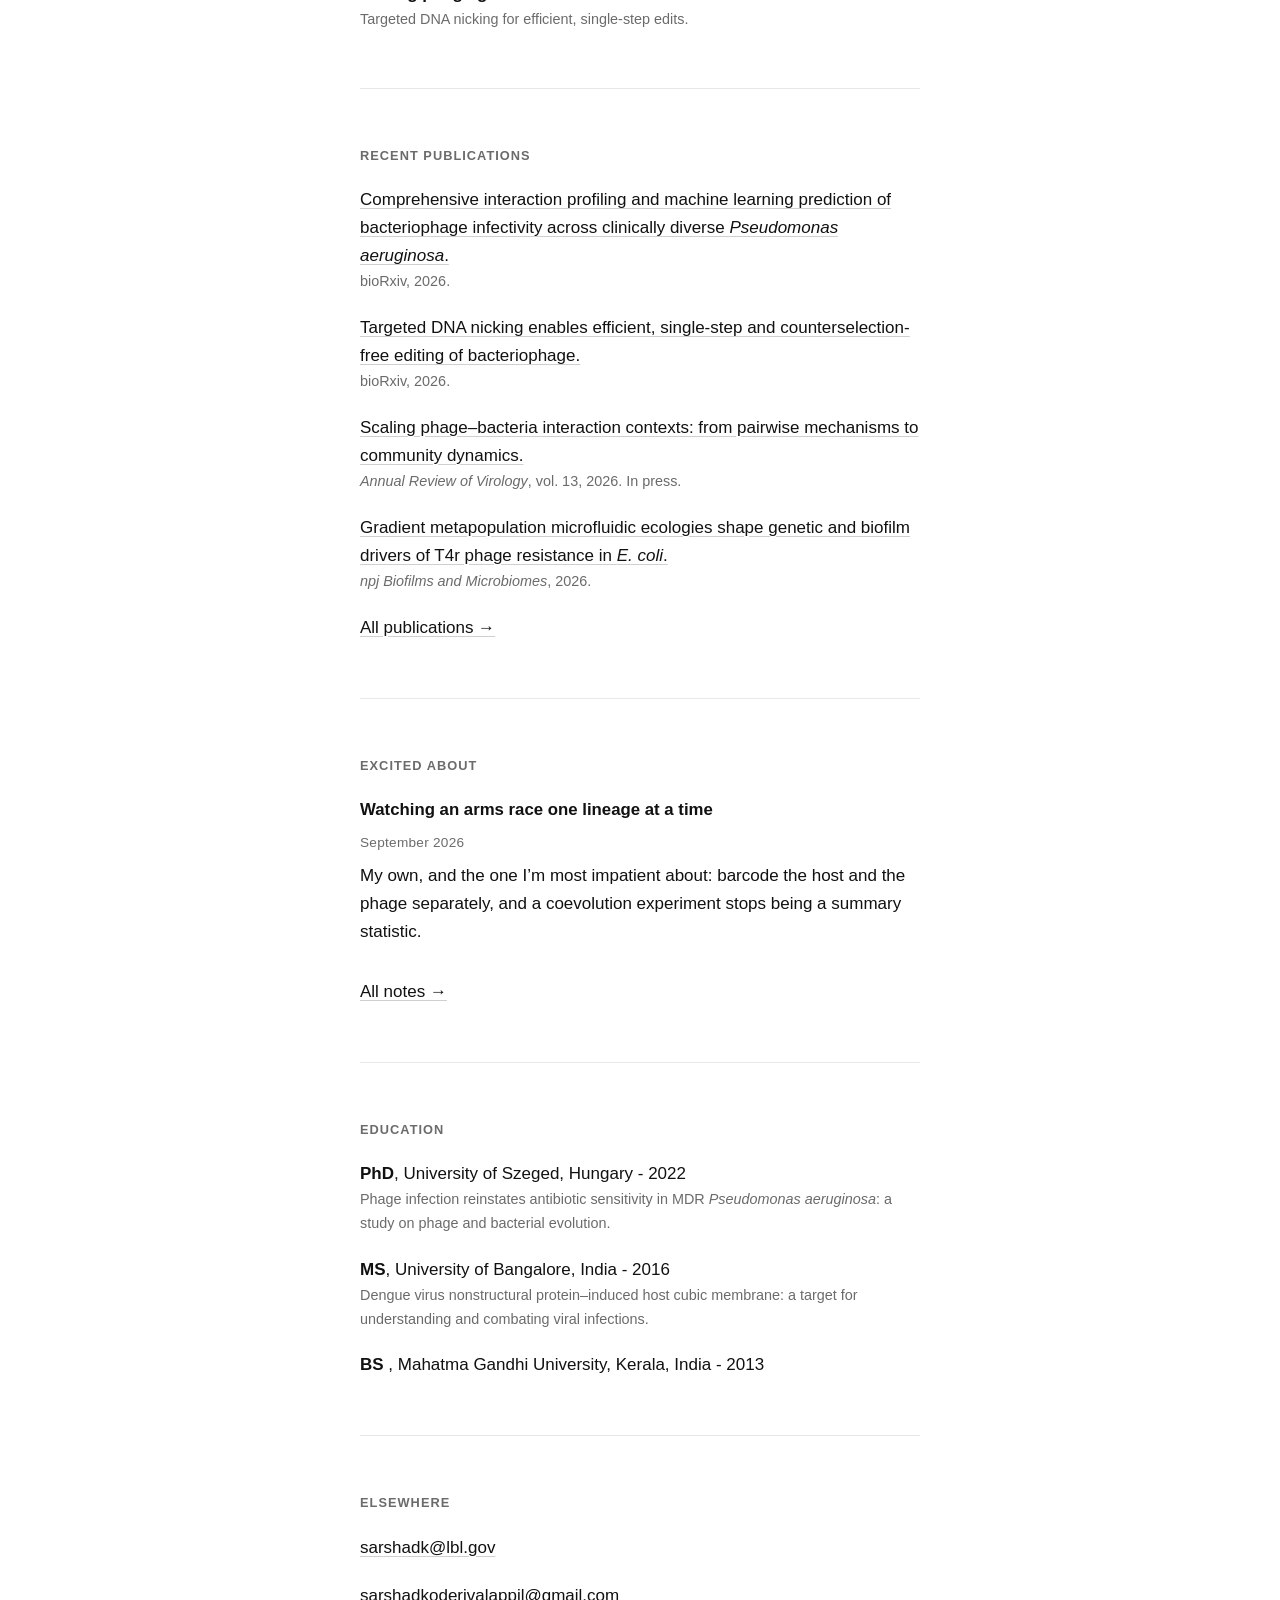
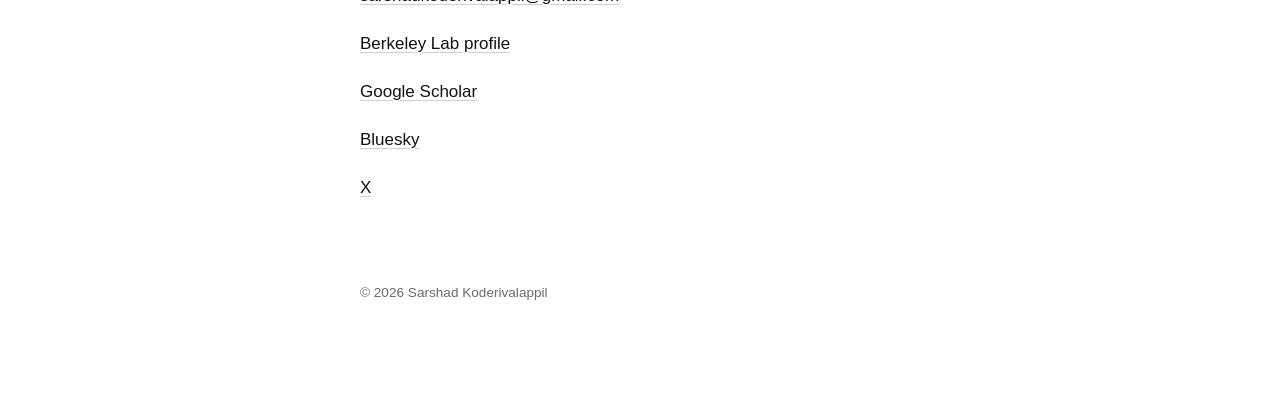
==== commit c034a29c: "Replace ORCID link with Google Scholar Co-Authored-By: Claude Sonnet 5 <noreply@anthropic.com> Claud" ====
--- a/index.html
+++ b/index.html
@@ -129,7 +129,7 @@
       <li><a href="mailto:sarshadk@lbl.gov">sarshadk@lbl.gov</a></li>
       <li><a href="mailto:sarshadkoderivalappil@gmail.com">sarshadkoderivalappil@gmail.com</a></li>
       <li><a href="https://profiles.lbl.gov/395632-sarshad-koderi-valappil">Berkeley Lab profile</a></li>
-      <li><a href="https://orcid.org/0000-0002-1627-1572">ORCID</a></li>
+      <li><a href="https://scholar.google.com/citations?user=ovUMhuIAAAAJ&hl=en">Google Scholar</a></li>
       <li><a href="https://bsky.app/profile/sarshad.bsky.social">Bluesky</a></li>
       <li><a href="https://x.com/Sarshad_KV">X</a></li>
     </ul>
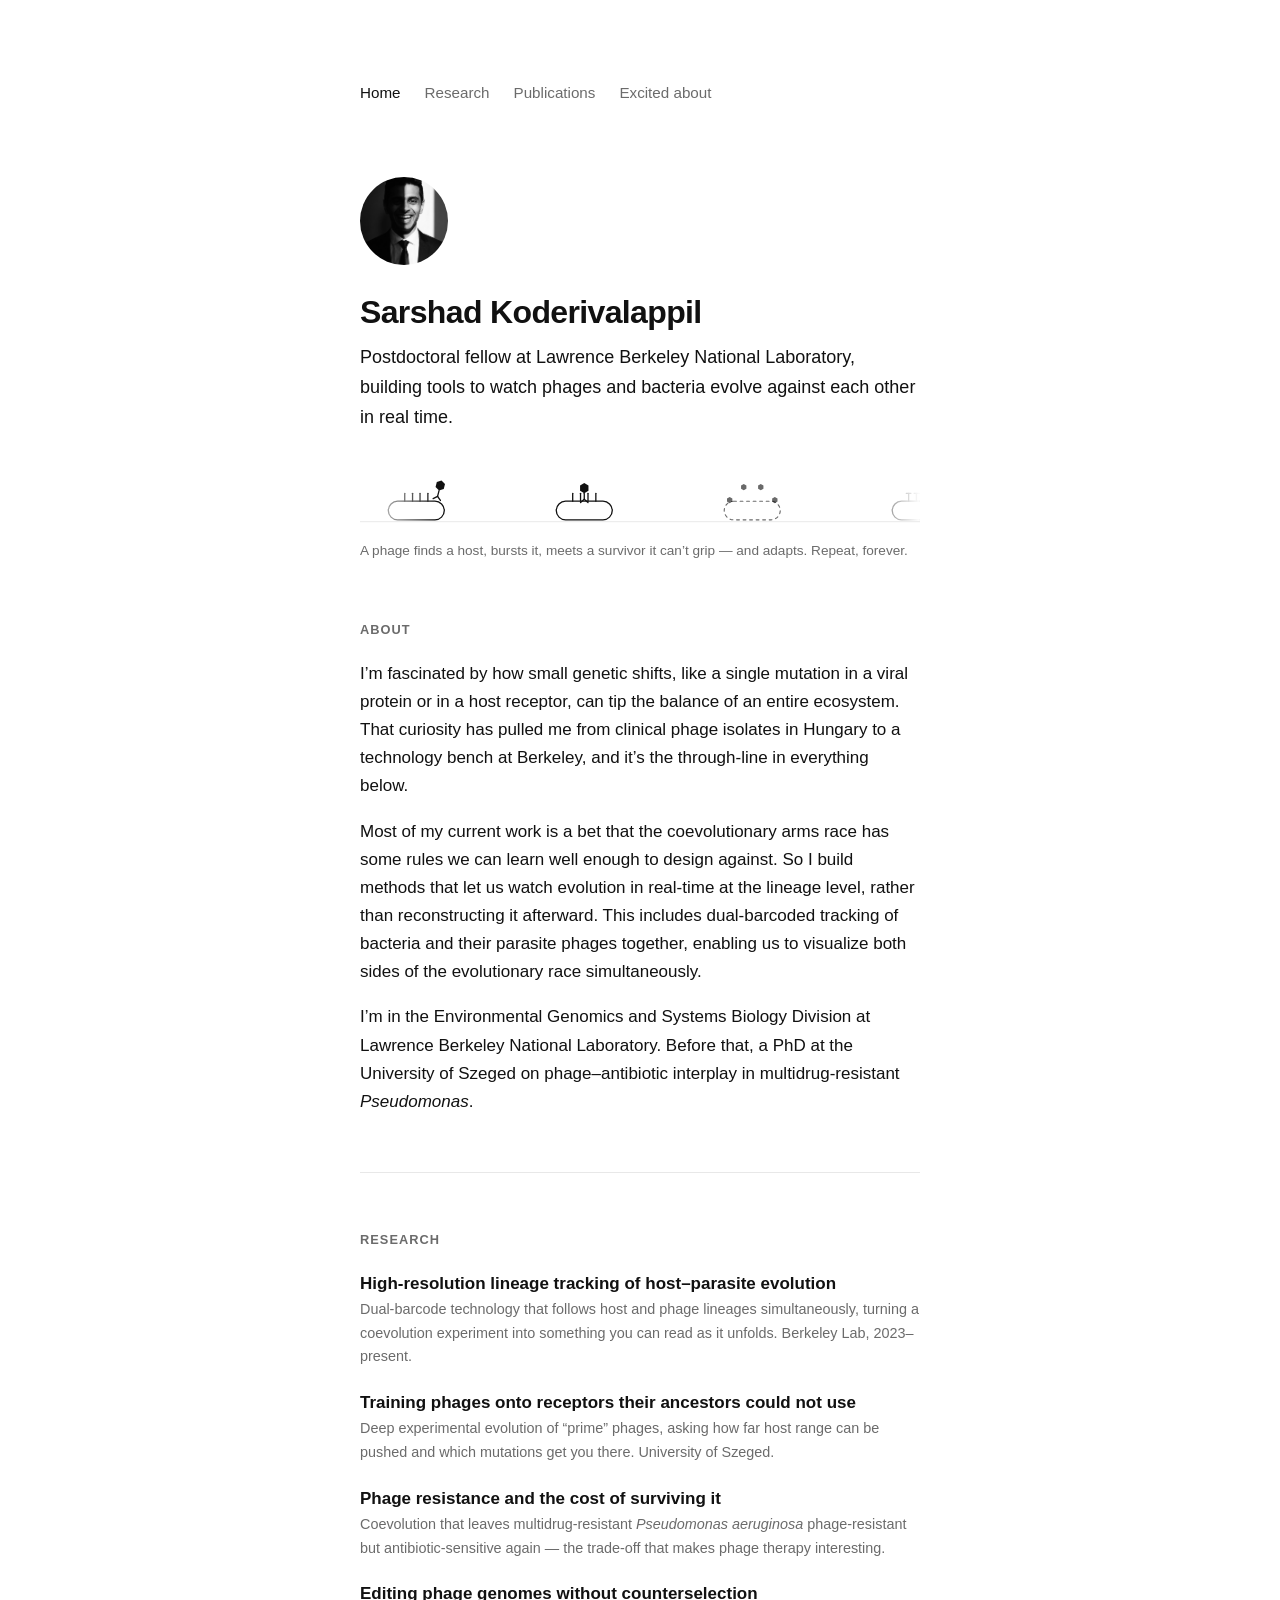
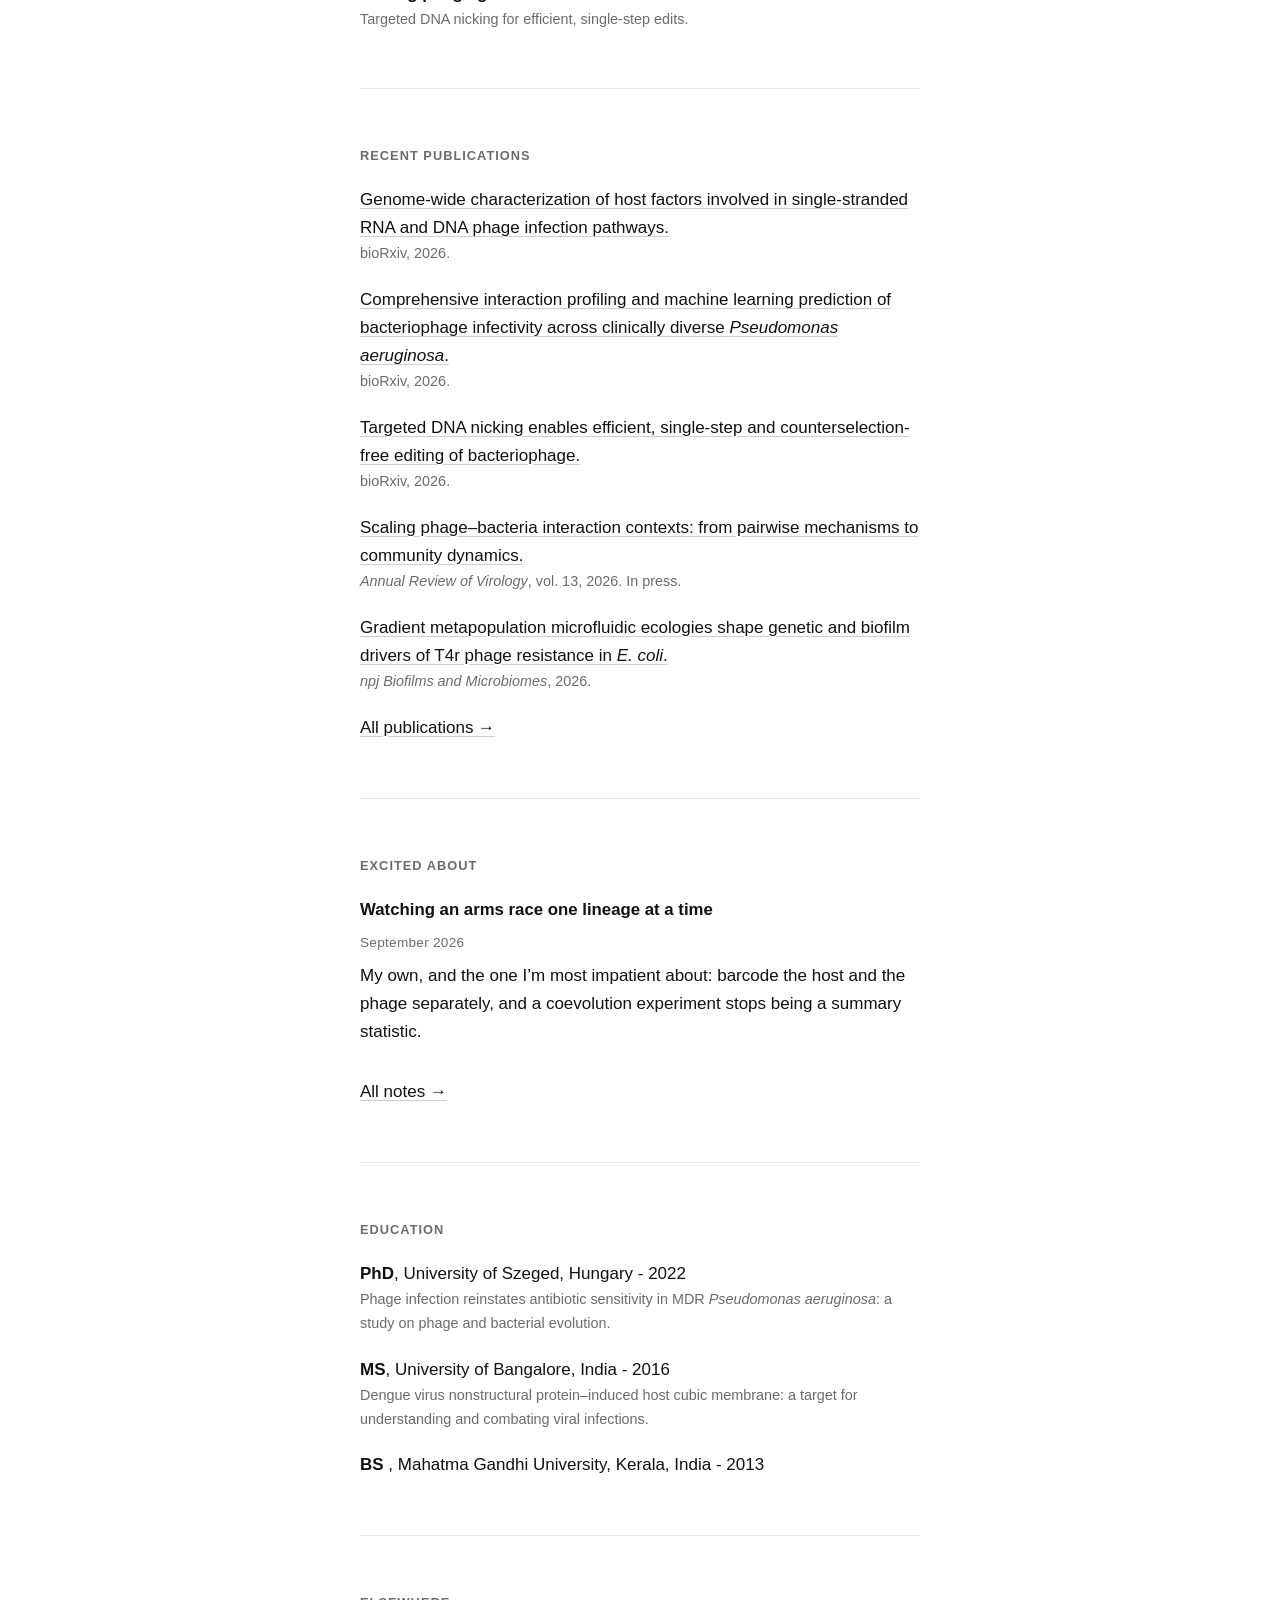
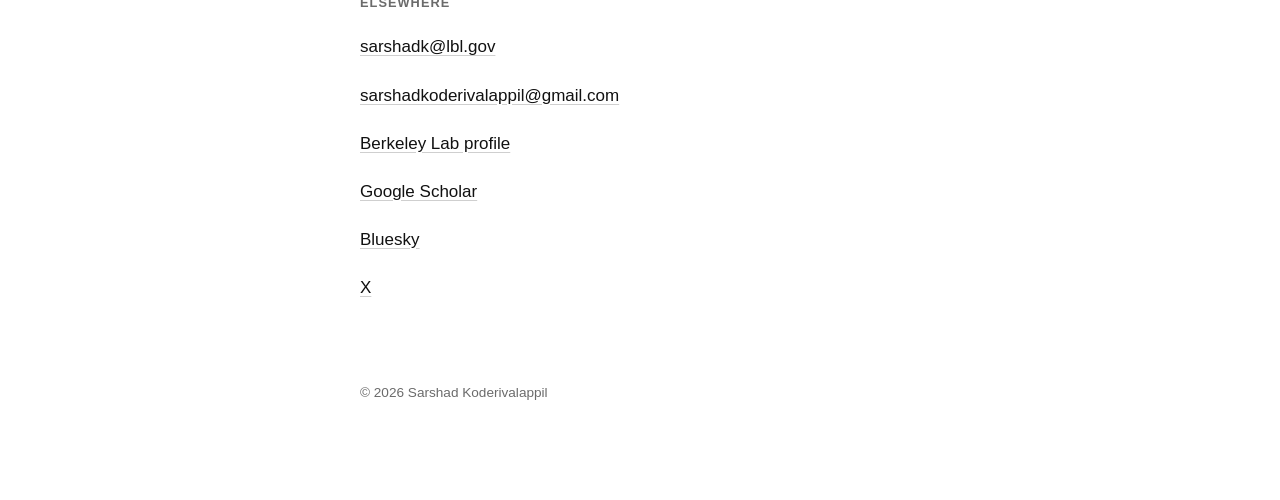
==== commit 8ca74abf: "Rewrite lineage-tracking note, link Annual Review paper, add ssRNA/DNA phage preprint - Replaced the" ====
--- a/index.html
+++ b/index.html
@@ -65,6 +65,10 @@
     <h2>Recent publications</h2>
     <ul>
       <li>
+        <a href="https://www.biorxiv.org/content/10.64898/2026.09.17.752499v1">Genome-wide characterization of host factors involved in single-stranded RNA and DNA phage infection pathways.</a>
+        <span class="meta">bioRxiv, 2026.</span>
+      </li>
+      <li>
         <a href="https://doi.org/10.64898/2026.05.19.726084">Comprehensive interaction profiling and machine learning prediction of bacteriophage infectivity across clinically diverse <em>Pseudomonas aeruginosa</em>.</a>
         <span class="meta">bioRxiv, 2026.</span>
       </li>
@@ -73,7 +77,7 @@
         <span class="meta">bioRxiv, 2026.</span>
       </li>
       <li>
-        <a href="#">Scaling phage–bacteria interaction contexts: from pairwise mechanisms to community dynamics.</a>
+        <a href="https://www.annualreviews.org/content/journals/10.1146/annurev-virology-100424-123645?TRACK=RSS">Scaling phage–bacteria interaction contexts: from pairwise mechanisms to community dynamics.</a>
         <span class="meta"><em>Annual Review of Virology</em>, vol. 13, 2026. In press.</span>
       </li>
       <li>
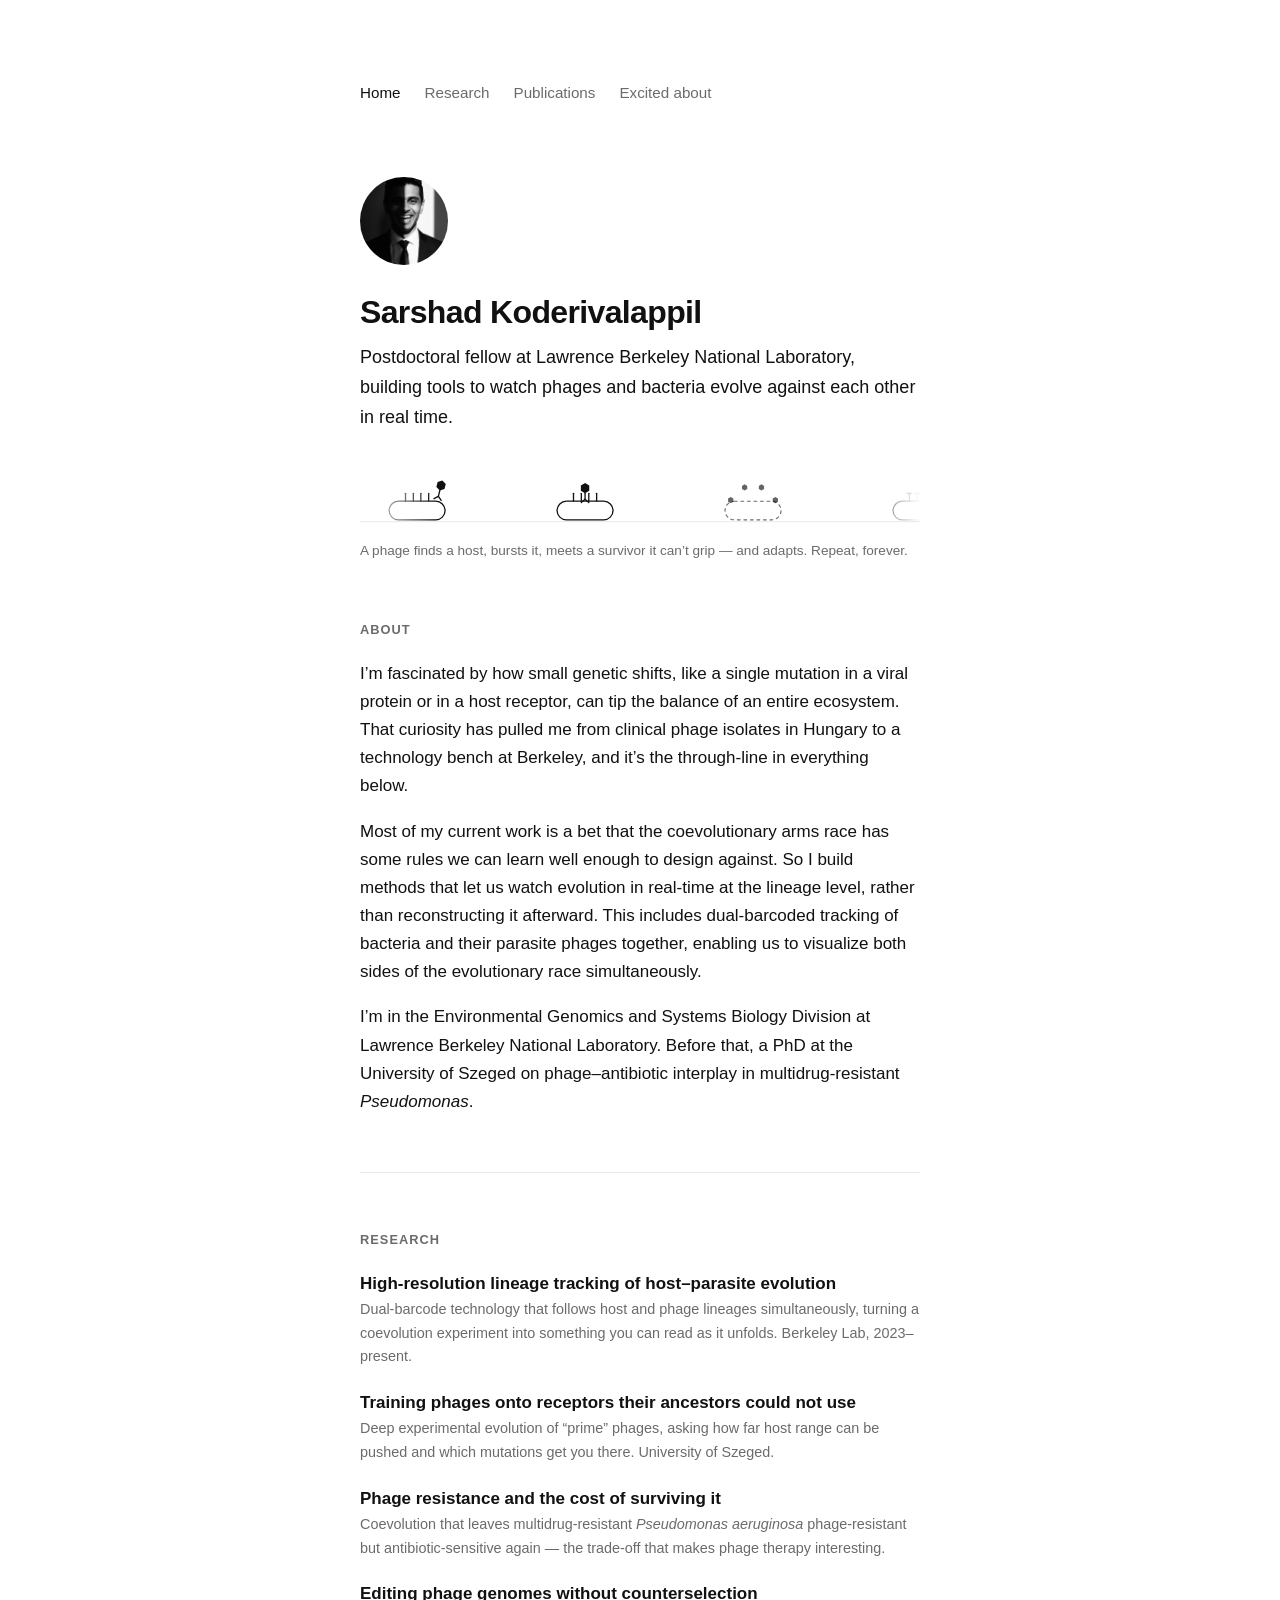
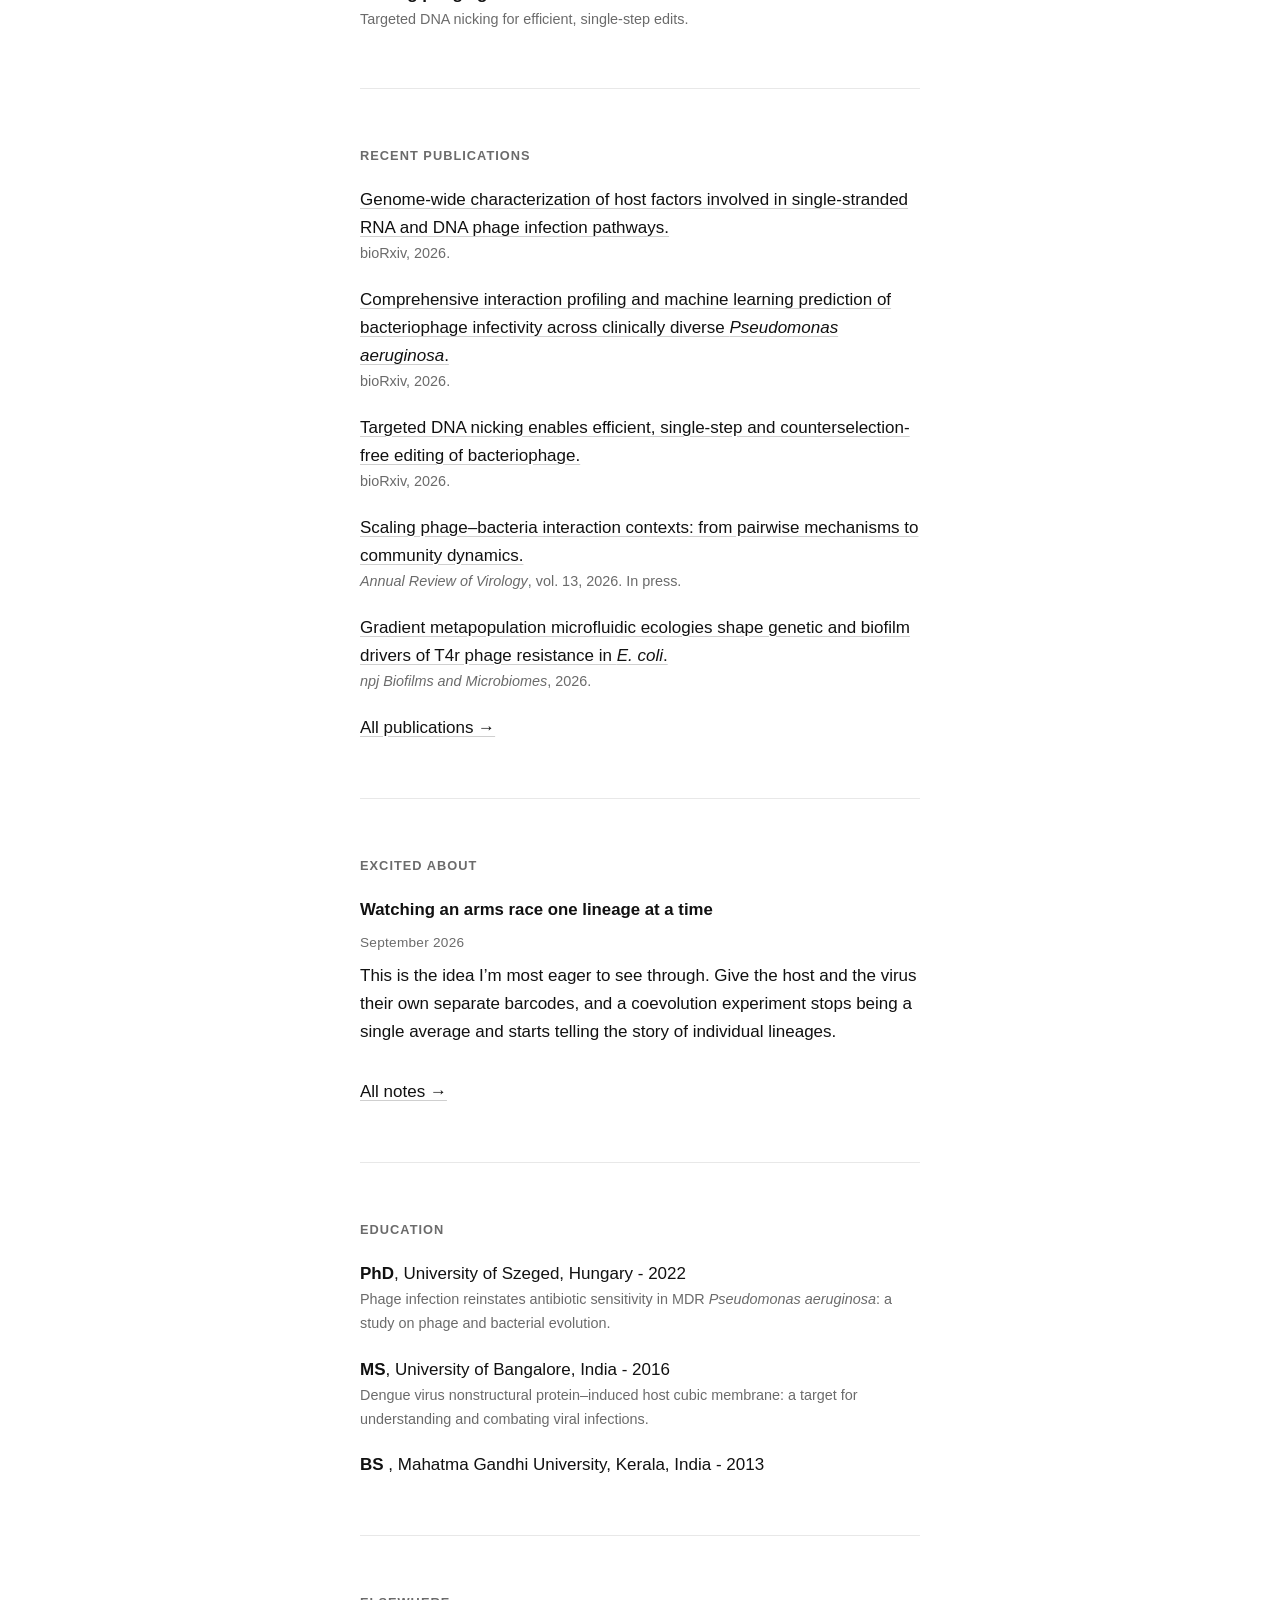
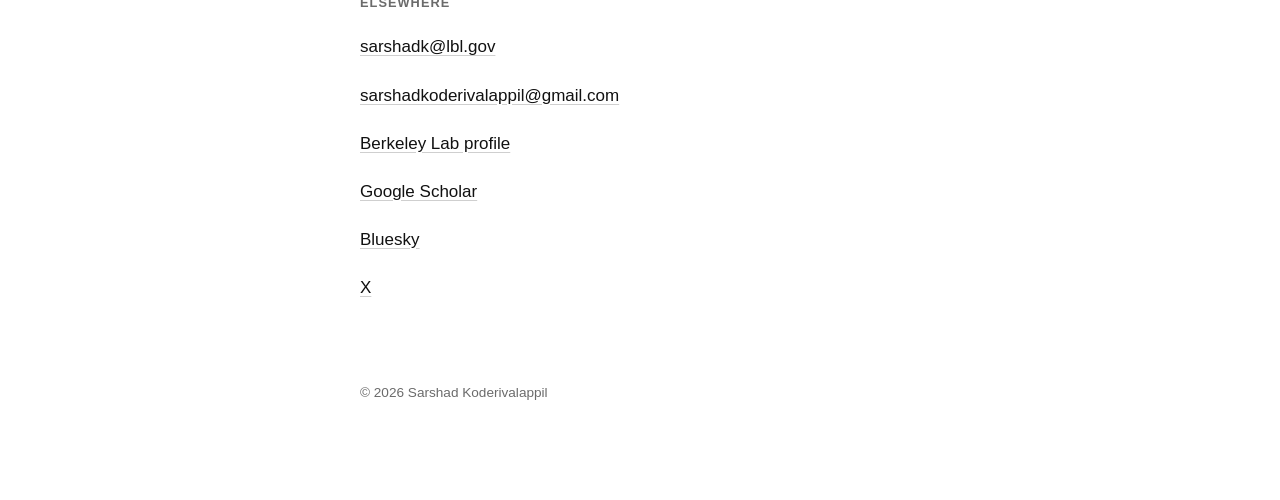
==== commit f6a95a73: "Reword the lineage-tracking blurb on the excited-about cards Co-Authored-By: Claude Sonnet 5 <norepl" ====
--- a/index.html
+++ b/index.html
@@ -100,7 +100,7 @@
         <h3>Watching an arms race one lineage at a time</h3>
       </a>
       <span class="date">September 2026</span>
-      <p class="why">My own, and the one I’m most impatient about: barcode the host and the phage separately, and a coevolution experiment stops being a summary statistic.</p>
+      <p class="why">This is the idea I’m most eager to see through. Give the host and the virus their own separate barcodes, and a coevolution experiment stops being a single average and starts telling the story of individual lineages.</p>
     </div>
 
     <p><a href="excited.html">All notes →</a></p>
